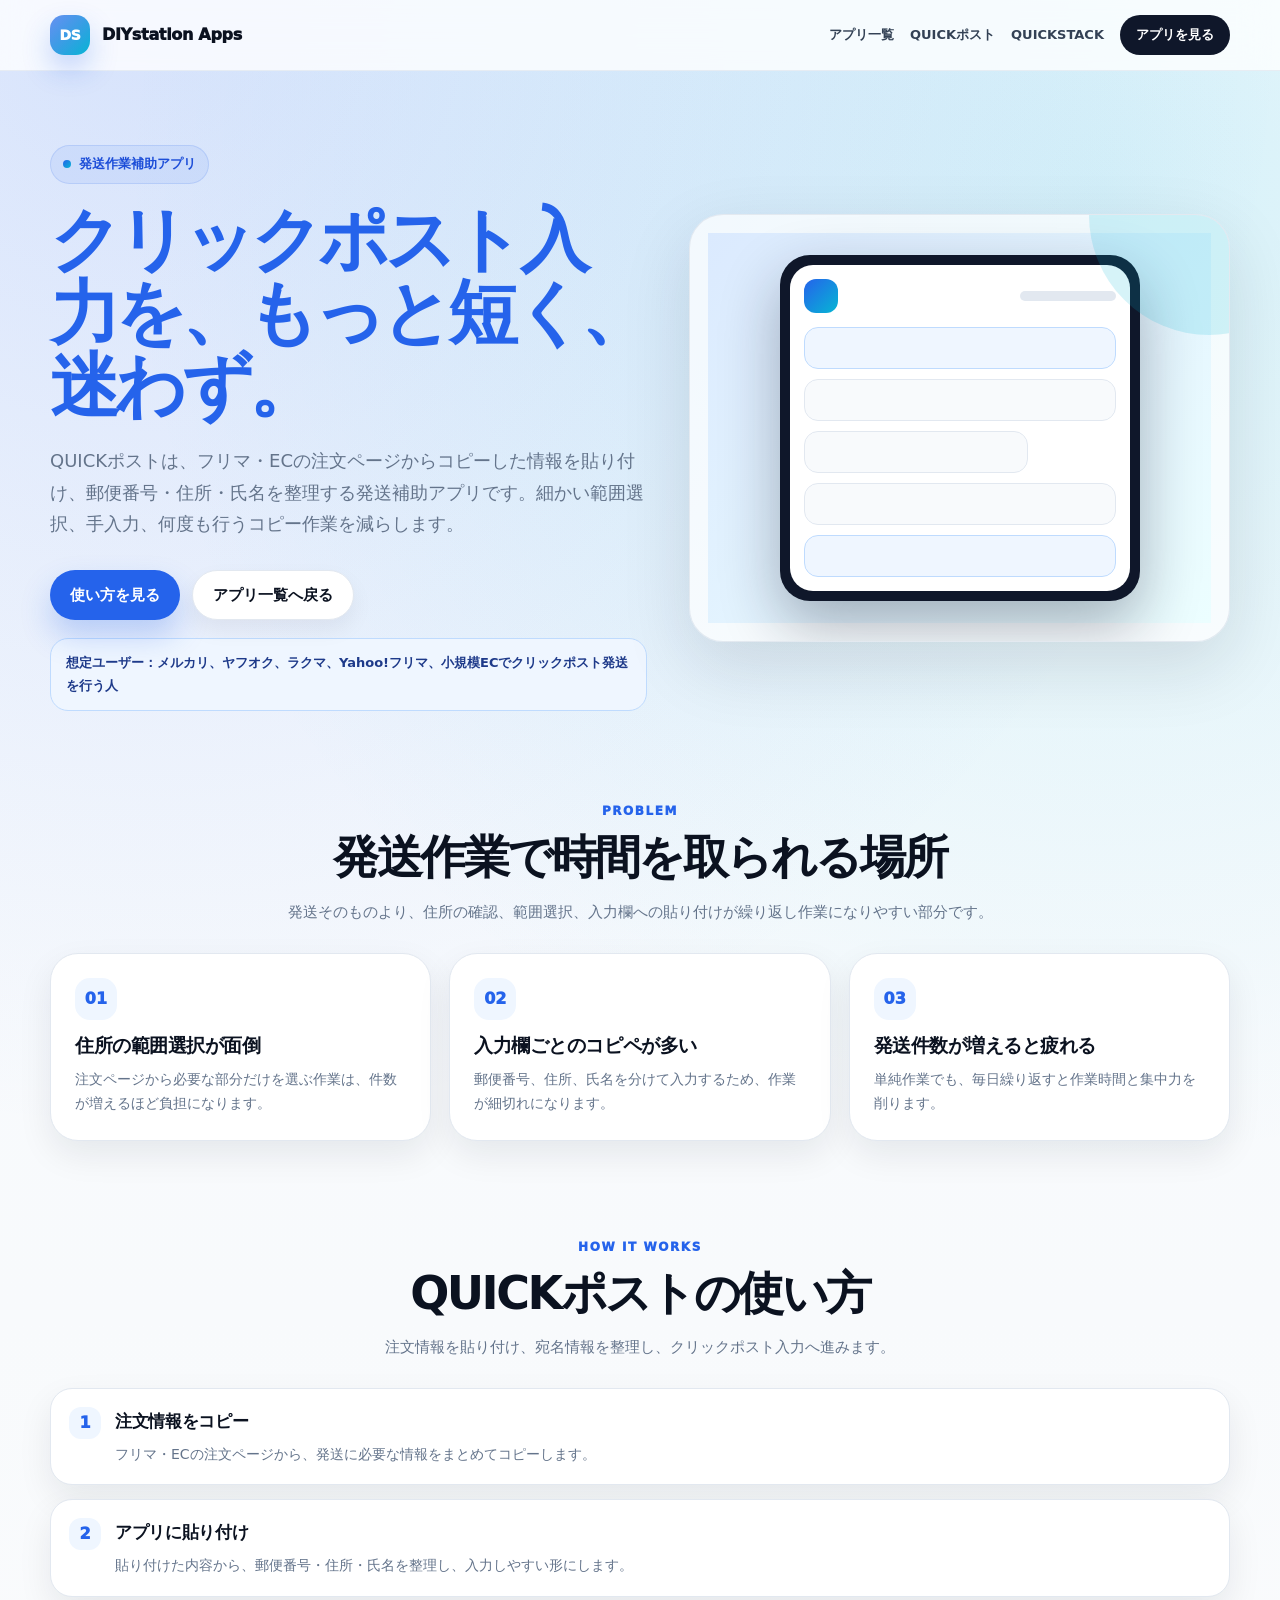
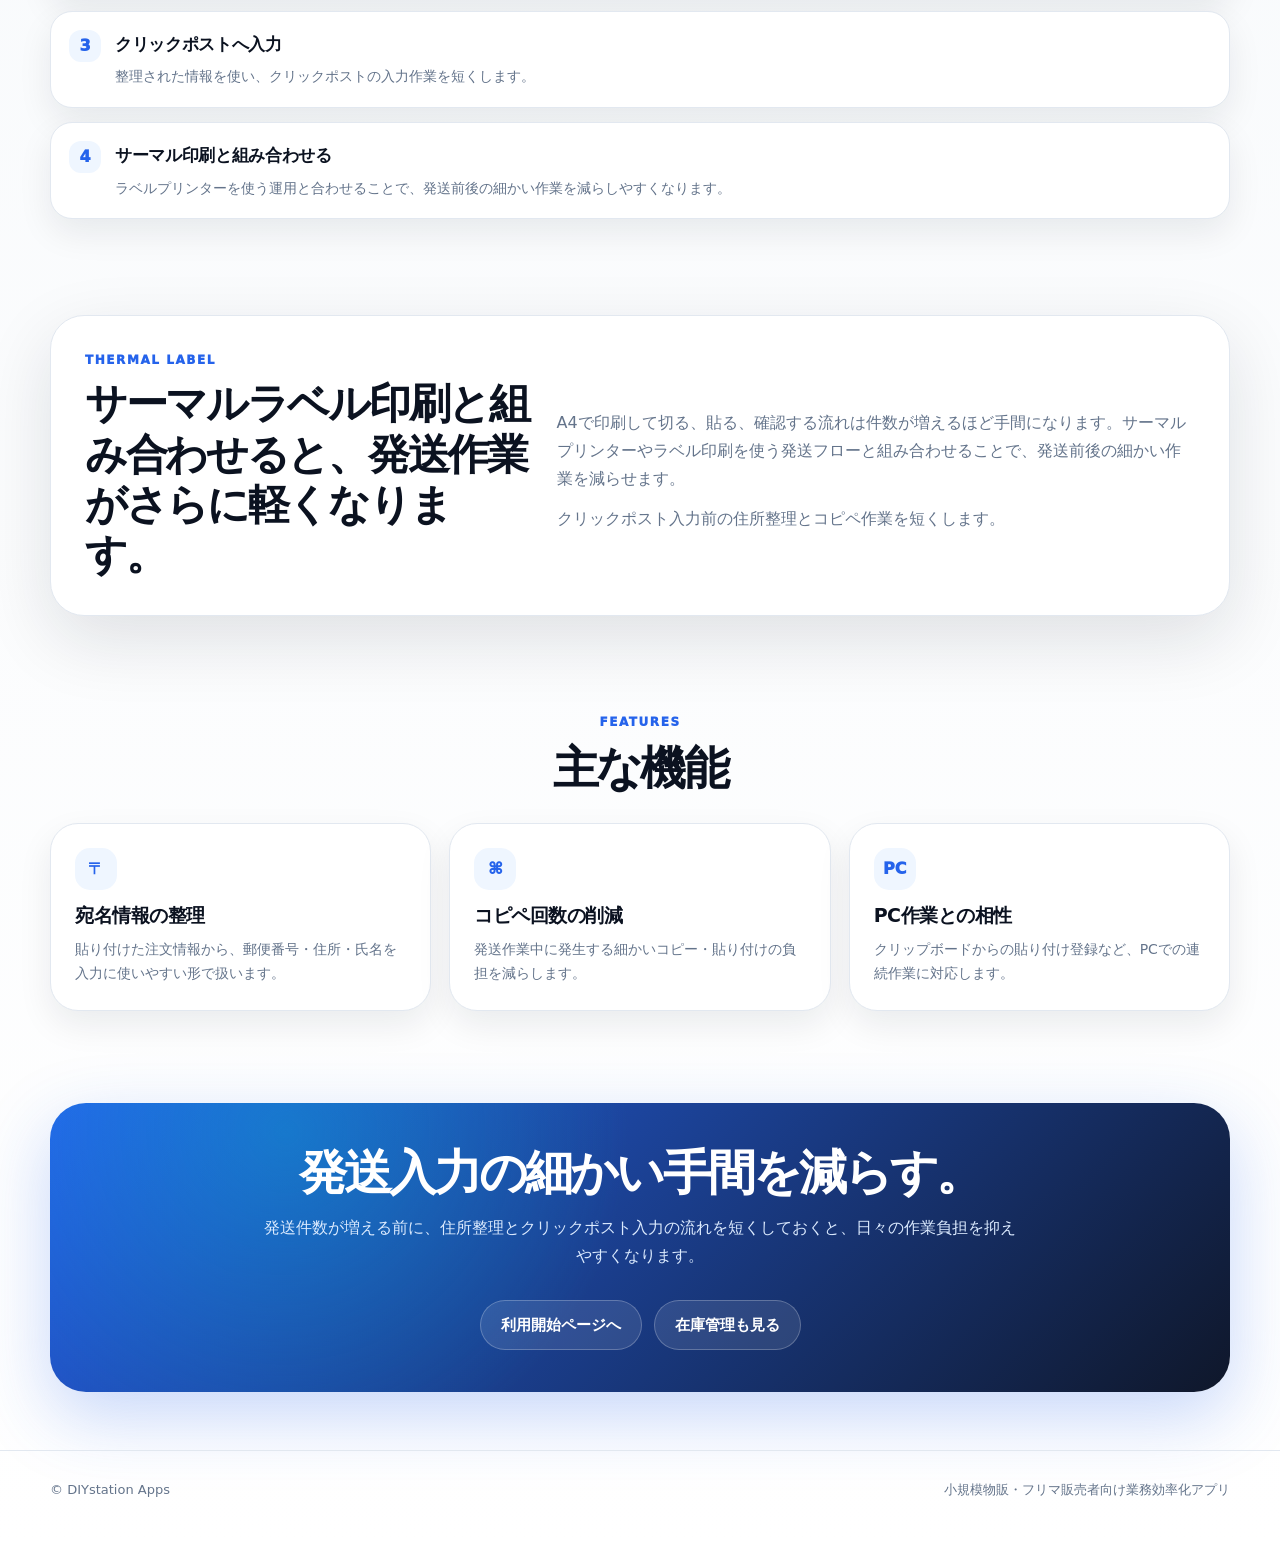
==== quickpost.html @ 509ca5a6 "Add files via upload" ====
<!DOCTYPE html>
<html lang="ja">
<head>
  <meta charset="UTF-8" />
  <meta name="viewport" content="width=device-width, initial-scale=1.0, viewport-fit=cover" />
  <title>QUICKポスト | クリックポスト入力を短くする発送補助アプリ</title>
  <meta name="description" content="QUICKポストは、フリマ・ECの注文情報を貼り付け、クリックポスト入力に必要な郵便番号・住所・氏名を整理する発送補助アプリです。" />
  <meta property="og:title" content="QUICKポスト | クリックポスト入力を短くする発送補助アプリ" />
  <meta property="og:description" content="QUICKポストは、フリマ・ECの注文情報を貼り付け、クリックポスト入力に必要な郵便番号・住所・氏名を整理する発送補助アプリです。" />
  <meta property="og:type" content="website" />
  <meta property="og:image" content="./assets/quickpost-og.png" />
  <meta property="og:url" content="https://example.com/" />
  <link rel="preconnect" href="https://fonts.gstatic.com" crossorigin />
  <link rel="stylesheet" href="./assets/site.css" />
</head>

<body>

<header class="header">
  <div class="header-inner">
    <a class="brand" href="./index.html" aria-label="DIYstation Apps">
      <div class="logo-mark">DS</div>
      <span>DIYstation Apps</span>
    </a>
    <nav class="nav" aria-label="Main navigation">
      <a href="./index.html#apps">アプリ一覧</a>
      <a href="./quickpost.html">QUICKポスト</a>
      <a href="./quickstack.html">QUICKSTACK</a>
      <a class="nav-cta" href="./index.html#apps">アプリを見る</a>
      <button class="mobile-menu-button" type="button" aria-label="メニューを開く" aria-expanded="false" data-mobile-menu>☰</button>
    </nav>
  </div>
</header>

<div class="mobile-drawer" aria-label="Mobile navigation">
  <a href="./index.html#apps">アプリ一覧を見る</a>
  <a href="./quickpost.html">QUICKポストを見る</a>
  <a href="./quickstack.html">QUICKSTACKを見る</a>
  <a class="primary" href="./index.html#apps">用途から選ぶ</a>
</div>

<main>
  <section class="hero">
    <div class="container hero-grid">
      <div>
        <div class="eyebrow">発送作業補助アプリ</div>
        <h1 class="hero-title"><span class="line">クリックポスト入力を、</span><span class="line accent">もっと短く、迷わず。</span></h1>
        <p class="lead">QUICKポストは、フリマ・ECの注文ページからコピーした情報を貼り付け、郵便番号・住所・氏名を整理する発送補助アプリです。細かい範囲選択、手入力、何度も行うコピー作業を減らします。</p>
        <div class="actions">
          <a class="btn btn-primary" href="#how">使い方を見る</a>
          <a class="btn btn-secondary" href="./index.html">アプリ一覧へ戻る</a>
        </div>
        <div class="notice">想定ユーザー：メルカリ、ヤフオク、ラクマ、Yahoo!フリマ、小規模ECでクリックポスト発送を行う人</div>
      </div>
      <div class="visual-wrap">
        <div class="app-screen">
<div class="mock-phone">
  <div class="mock-screen">
    <div class="mock-top"><div class="mock-logo"></div><div class="mock-pill"></div></div>
    <div class="mock-grid">
      <div class="mock-row blue"></div>
      <div class="mock-row"></div>
      <div class="mock-row short"></div>
      <div class="mock-row"></div>
      <div class="mock-row blue"></div>
    </div>
  </div>
</div>
</div>
      </div>
    </div>
  </section>

  <section class="section">
    <div class="container">
      <div class="section-head">
        <div class="kicker">Problem</div>
        <h2 class="section-title">発送作業で時間を取られる場所</h2>
        <p class="section-desc">発送そのものより、住所の確認、範囲選択、入力欄への貼り付けが繰り返し作業になりやすい部分です。</p>
      </div>
      <div class="cards-3">
        <div class="feature-card"><div class="icon">01</div><h3>住所の範囲選択が面倒</h3><p>注文ページから必要な部分だけを選ぶ作業は、件数が増えるほど負担になります。</p></div>
        <div class="feature-card"><div class="icon">02</div><h3>入力欄ごとのコピペが多い</h3><p>郵便番号、住所、氏名を分けて入力するため、作業が細切れになります。</p></div>
        <div class="feature-card"><div class="icon">03</div><h3>発送件数が増えると疲れる</h3><p>単純作業でも、毎日繰り返すと作業時間と集中力を削ります。</p></div>
      </div>
    </div>
  </section>

  <section id="how" class="section">
    <div class="container">
      <div class="section-head">
        <div class="kicker">How it works</div>
        <h2 class="section-title">QUICKポストの使い方</h2>
        <p class="section-desc">注文情報を貼り付け、宛名情報を整理し、クリックポスト入力へ進みます。</p>
      </div>
      <div class="timeline">
        <div class="timeline-item"><h3>注文情報をコピー</h3><p>フリマ・ECの注文ページから、発送に必要な情報をまとめてコピーします。</p></div>
        <div class="timeline-item"><h3>アプリに貼り付け</h3><p>貼り付けた内容から、郵便番号・住所・氏名を整理し、入力しやすい形にします。</p></div>
        <div class="timeline-item"><h3>クリックポストへ入力</h3><p>整理された情報を使い、クリックポストの入力作業を短くします。</p></div>
        <div class="timeline-item"><h3>サーマル印刷と組み合わせる</h3><p>ラベルプリンターを使う運用と合わせることで、発送前後の細かい作業を減らしやすくなります。</p></div>
      </div>
    </div>
  </section>

  <section class="section">
    <div class="container story">
      <div>
        <div class="kicker">Thermal label</div>
        <h2>サーマルラベル印刷と組み合わせると、発送作業がさらに軽くなります。</h2>
      </div>
      <div>
        <p>A4で印刷して切る、貼る、確認する流れは件数が増えるほど手間になります。サーマルプリンターやラベル印刷を使う発送フローと組み合わせることで、発送前後の細かい作業を減らせます。</p>
        <p>クリックポスト入力前の住所整理とコピペ作業を短くします。</p>
      </div>
    </div>
  </section>

  <section class="section">
    <div class="container">
      <div class="section-head">
        <div class="kicker">Features</div>
        <h2 class="section-title">主な機能</h2>
      </div>
      <div class="cards-3">
        <div class="feature-card"><div class="icon">〒</div><h3>宛名情報の整理</h3><p>貼り付けた注文情報から、郵便番号・住所・氏名を入力に使いやすい形で扱います。</p></div>
        <div class="feature-card"><div class="icon">⌘</div><h3>コピペ回数の削減</h3><p>発送作業中に発生する細かいコピー・貼り付けの負担を減らします。</p></div>
        <div class="feature-card"><div class="icon">PC</div><h3>PC作業との相性</h3><p>クリップボードからの貼り付け登録など、PCでの連続作業に対応します。</p></div>
      </div>
    </div>
  </section>

  <section class="container">
    <div class="cta">
      <h2>発送入力の細かい手間を減らす。</h2>
      <p>発送件数が増える前に、住所整理とクリックポスト入力の流れを短くしておくと、日々の作業負担を抑えやすくなります。</p>
      <div class="actions">
        <a class="btn btn-ghost" href="#">利用開始ページへ</a>
        <a class="btn btn-ghost" href="./quickstack.html">在庫管理も見る</a>
      </div>
    </div>
  </section>
</main>

<footer class="footer">
  <div class="container footer-inner">
    <div>© DIYstation Apps</div>
    <div>小規模物販・フリマ販売者向け業務効率化アプリ</div>
  </div>
</footer>
<script src="./assets/site.js"></script>


<div class="mobile-bottom-cta" aria-label="Mobile quick actions">
  <a class="primary" href="#">利用開始へ</a>
  <a href="./quickstack.html">在庫も見る</a>
</div>
</body>
</html>
---- assets/site.css ----
:root{
  --ink:#0b1220;
  --ink-2:#1e293b;
  --muted:#64748b;
  --muted-2:#94a3b8;
  --line:#e2e8f0;
  --line-2:rgba(148,163,184,.28);
  --white:#fff;
  --bg:#f8fafc;
  --bg-blue:#eef5ff;
  --blue:#2563eb;
  --blue-2:#1d4ed8;
  --cyan:#06b6d4;
  --green:#16a34a;
  --violet:#7c3aed;
  --amber:#f59e0b;
  --dark:#0f172a;
  --shadow:0 24px 70px rgba(15,23,42,.12);
  --shadow-soft:0 14px 34px rgba(15,23,42,.08);
  --radius:28px;
  --radius-sm:18px;
  --container:min(1180px, calc(100% - 32px));
}

*{box-sizing:border-box}
html{scroll-behavior:smooth}
body{
  margin:0;
  color:var(--ink);
  font-family:Inter, "Noto Sans JP", system-ui, -apple-system, BlinkMacSystemFont, "Segoe UI", sans-serif;
  line-height:1.75;
  background:
    radial-gradient(circle at 12% 0%, rgba(37,99,235,.16), transparent 34%),
    radial-gradient(circle at 86% 6%, rgba(6,182,212,.14), transparent 31%),
    linear-gradient(180deg,#f8fbff 0%,#f8fafc 42%,#fff 100%);
}
a{color:inherit;text-decoration:none}
img{max-width:100%;display:block}
button,input,textarea,select{font:inherit}
.container{width:var(--container);margin:0 auto}
.eyebrow{
  display:inline-flex;align-items:center;gap:8px;
  padding:7px 12px;border:1px solid rgba(37,99,235,.14);
  border-radius:999px;background:rgba(37,99,235,.08);
  color:#1d4ed8;font-size:13px;font-weight:800;
}
.eyebrow::before{content:"";width:8px;height:8px;border-radius:999px;background:linear-gradient(135deg,var(--blue),var(--cyan))}
.header{
  position:sticky;top:0;z-index:50;
  backdrop-filter:blur(18px);
  background:rgba(255,255,255,.78);
  border-bottom:1px solid rgba(226,232,240,.78);
  transition:box-shadow .2s ease, background .2s ease;
}
.header.is-scrolled{background:rgba(255,255,255,.9);box-shadow:0 12px 30px rgba(15,23,42,.08)}
.header-inner{
  width:var(--container);height:70px;margin:0 auto;
  display:flex;align-items:center;justify-content:space-between;gap:18px;
}
.brand{display:flex;align-items:center;gap:12px;font-weight:950;letter-spacing:-.02em}
.logo-mark{
  width:40px;height:40px;border-radius:14px;
  background:
    linear-gradient(135deg,rgba(255,255,255,.3),transparent),
    linear-gradient(135deg,var(--blue),var(--cyan));
  color:#fff;display:grid;place-items:center;
  font-size:14px;font-weight:950;box-shadow:0 14px 28px rgba(37,99,235,.25);
}
.nav{display:flex;align-items:center;gap:16px}
.nav a{font-size:13px;font-weight:850;color:#334155}
.nav a:hover{color:var(--blue)}
.nav-cta{
  display:inline-flex;align-items:center;justify-content:center;
  min-height:40px;padding:0 16px;border-radius:999px;
  background:var(--dark);color:#fff!important;font-size:13px!important;font-weight:900!important;
}
.hero{padding:74px 0 42px}
.hero-grid{display:grid;grid-template-columns:1.05fr .95fr;gap:42px;align-items:center}
.hero h1{
  margin:20px 0 0;
  font-size:clamp(38px,5.5vw,72px);
  line-height:1.04;letter-spacing:-.07em;
}
.hero h1 span{color:var(--blue)}
.lead{
  margin:22px 0 0;max-width:720px;
  color:var(--muted);font-size:clamp(15px,2.2vw,18px);
}
.actions{display:flex;flex-wrap:wrap;gap:12px;margin-top:30px}
.btn{
  display:inline-flex;align-items:center;justify-content:center;gap:8px;
  min-height:50px;padding:0 20px;border-radius:999px;
  font-weight:950;font-size:15px;
  transition:transform .18s ease, box-shadow .18s ease, background .18s ease, border-color .18s ease;
}
.btn:hover{transform:translateY(-2px)}
.btn-primary{background:var(--blue);color:#fff;box-shadow:0 16px 30px rgba(37,99,235,.25)}
.btn-primary:hover{background:var(--blue-2)}
.btn-secondary{background:#fff;border:1px solid var(--line);box-shadow:0 10px 22px rgba(15,23,42,.06)}
.btn-dark{background:var(--dark);color:#fff}
.btn-ghost{background:rgba(255,255,255,.1);border:1px solid rgba(255,255,255,.24);color:#fff}
.hero-proof{
  margin-top:34px;display:grid;grid-template-columns:repeat(4,minmax(0,1fr));gap:12px;
}
.proof{
  padding:16px;border:1px solid rgba(226,232,240,.92);
  border-radius:20px;background:rgba(255,255,255,.72);
  box-shadow:0 10px 24px rgba(15,23,42,.06);
}
.proof strong{display:block;font-size:20px;letter-spacing:-.04em;color:#0f172a}
.proof span{display:block;margin-top:4px;color:var(--muted);font-size:12px;font-weight:750;line-height:1.55}
.visual-wrap{
  position:relative;padding:18px;border:1px solid rgba(226,232,240,.95);
  border-radius:34px;background:rgba(255,255,255,.7);box-shadow:var(--shadow);
  overflow:hidden;
}
.visual-wrap::before{
  content:"";position:absolute;inset:-120px -100px auto auto;width:240px;height:240px;
  border-radius:50%;background:rgba(6,182,212,.16);
}
.visual-stack{position:relative;display:grid;gap:14px}
.product-tile{
  border:1px solid var(--line);border-radius:24px;background:#fff;padding:18px;
  display:grid;grid-template-columns:58px 1fr;gap:14px;align-items:center;
}
.tile-icon{
  width:58px;height:58px;border-radius:18px;display:grid;place-items:center;
  background:linear-gradient(135deg,#dbeafe,#ecfeff);color:var(--blue);font-weight:950;font-size:20px;
}
.tile-icon.green{background:linear-gradient(135deg,#dcfce7,#ecfeff);color:var(--green)}
.tile-kicker{font-size:11px;font-weight:950;letter-spacing:.1em;text-transform:uppercase;color:var(--muted)}
.tile-title{font-size:21px;line-height:1.15;font-weight:950;letter-spacing:-.04em;margin-top:4px}
.tile-desc{font-size:13px;line-height:1.55;color:var(--muted);margin-top:4px}
.section{padding:48px 0}
.section-head{text-align:center;margin-bottom:28px}
.kicker{color:var(--blue);font-size:12px;font-weight:950;letter-spacing:.13em;text-transform:uppercase}
.section h2,.section-title{
  margin:8px 0 0;
  font-size:clamp(28px,4vw,46px);
  line-height:1.18;letter-spacing:-.055em;
}
.section-desc{
  margin:14px auto 0;max-width:760px;color:var(--muted);font-size:15px;
}
.cards-2{display:grid;grid-template-columns:repeat(2,minmax(0,1fr));gap:22px}
.cards-3{display:grid;grid-template-columns:repeat(3,minmax(0,1fr));gap:18px}
.app-card,.feature-card,.step-card,.price-card,.faq-card{
  background:#fff;border:1px solid var(--line);border-radius:var(--radius);
  box-shadow:var(--shadow-soft);overflow:hidden;
}
.app-card{display:flex;flex-direction:column}
.app-screen{
  min-height:300px;padding:22px;display:grid;place-items:center;
  background:linear-gradient(135deg,#dbeafe,#ecfeff);
}
.app-screen.dark{background:linear-gradient(135deg,#0f172a,#1e3a8a)}
.mock-phone{
  width:min(100%,360px);border-radius:30px;background:#0f172a;padding:10px;
  box-shadow:0 24px 60px rgba(15,23,42,.32);
}
.mock-screen{
  min-height:250px;border-radius:23px;background:#fff;overflow:hidden;padding:14px;
}
.mock-top{display:flex;align-items:center;justify-content:space-between;margin-bottom:14px}
.mock-logo{width:34px;height:34px;border-radius:12px;background:linear-gradient(135deg,var(--blue),var(--cyan))}
.mock-pill{height:10px;width:96px;border-radius:999px;background:#e2e8f0}
.mock-grid{display:grid;gap:10px}
.mock-row{height:42px;border:1px solid #e2e8f0;border-radius:14px;background:#f8fafc}
.mock-row.short{width:72%}
.mock-row.blue{background:#eff6ff;border-color:#bfdbfe}
.mock-row.green{background:#ecfdf5;border-color:#bbf7d0}
.mock-dashboard{display:grid;grid-template-columns:repeat(2,1fr);gap:10px}
.mock-stat{border:1px solid #e2e8f0;border-radius:16px;padding:12px;background:#f8fafc}
.mock-stat b{display:block;font-size:20px;letter-spacing:-.05em}
.mock-stat span{display:block;color:var(--muted);font-size:10px;font-weight:800}
.app-body{padding:26px;display:flex;flex-direction:column;flex:1}
.tag{
  align-self:flex-start;display:inline-flex;padding:6px 10px;border-radius:999px;
  background:#eff6ff;color:#1d4ed8;font-size:12px;font-weight:950;margin-bottom:12px;
}
.tag.green{background:#ecfdf5;color:#15803d}
.app-body h3{margin:0;font-size:30px;letter-spacing:-.05em;line-height:1.15}
.app-copy{margin:12px 0 0;color:var(--muted);font-size:15px}
.meta-grid{display:grid;grid-template-columns:repeat(2,minmax(0,1fr));gap:10px;margin-top:16px}
.meta{padding:13px;border:1px solid var(--line);border-radius:18px;background:#f8fafc}
.meta small{display:block;color:var(--muted);font-size:10px;font-weight:950;letter-spacing:.1em;text-transform:uppercase}
.meta strong{display:block;margin-top:4px;font-size:13px;line-height:1.5}
.check-list{list-style:none;margin:18px 0 0;padding:0;display:grid;gap:10px}
.check-list li{display:flex;gap:10px;align-items:flex-start;color:#334155;font-size:14px}
.check-list li::before{
  content:"✓";flex:0 0 auto;width:22px;height:22px;border-radius:999px;
  display:grid;place-items:center;background:rgba(37,99,235,.1);color:var(--blue);font-weight:950;font-size:13px;margin-top:1px;
}
.check-list.green li::before{background:rgba(22,163,74,.1);color:var(--green)}
.card-actions{display:flex;flex-wrap:wrap;gap:10px;margin-top:auto;padding-top:24px}
.card-actions .btn{min-height:44px;font-size:14px;padding:0 16px}
.dark-panel{
  position:relative;overflow:hidden;border-radius:34px;background:#0f172a;color:#fff;padding:34px;
  box-shadow:0 24px 80px rgba(15,23,42,.22);
}
.dark-panel::after{
  content:"";position:absolute;right:-90px;bottom:-90px;width:270px;height:270px;border-radius:999px;background:rgba(37,99,235,.38);
}
.dark-grid{position:relative;z-index:1;display:grid;grid-template-columns:.92fr 1.08fr;gap:30px;align-items:start}
.dark-panel h2{margin:0;font-size:clamp(28px,4vw,44px);line-height:1.18;letter-spacing:-.055em}
.dark-panel p{margin:14px 0 0;color:#cbd5e1}
.compare-table{display:grid;gap:12px}
.compare-row{
  display:grid;grid-template-columns:136px 1fr;gap:14px;padding:15px;
  border-radius:18px;background:rgba(255,255,255,.08);border:1px solid rgba(255,255,255,.12);
}
.compare-label{color:#93c5fd;font-size:14px;font-weight:950}
.compare-text{font-size:14px;color:#f8fafc}
.feature-card,.step-card,.price-card,.faq-card{padding:24px}
.icon{
  width:42px;height:42px;border-radius:15px;display:grid;place-items:center;margin-bottom:14px;
  background:#eff6ff;color:var(--blue);font-weight:950;
}
.icon.green{background:#ecfdf5;color:var(--green)}
.feature-card h3,.step-card h3,.price-card h3,.faq-card h3{margin:0;font-size:19px;line-height:1.25;letter-spacing:-.025em}
.feature-card p,.step-card p,.price-card p,.faq-card p{margin:9px 0 0;color:var(--muted);font-size:14px}
.story{
  display:grid;grid-template-columns:.82fr 1.18fr;gap:28px;align-items:center;
  padding:34px;border:1px solid var(--line);border-radius:34px;background:#fff;box-shadow:var(--shadow);
}
.story h2{margin:8px 0 0;font-size:clamp(27px,4vw,42px);line-height:1.2;letter-spacing:-.055em}
.story p{margin:12px 0 0;color:var(--muted)}
.timeline{counter-reset:step;display:grid;gap:14px}
.timeline-item{
  position:relative;padding:18px 18px 18px 64px;border:1px solid var(--line);border-radius:22px;background:#fff;box-shadow:var(--shadow-soft);
}
.timeline-item::before{
  counter-increment:step;content:counter(step);
  position:absolute;left:18px;top:18px;width:32px;height:32px;border-radius:12px;
  display:grid;place-items:center;background:#eff6ff;color:var(--blue);font-weight:950;
}
.timeline-item h3{margin:0;font-size:17px;letter-spacing:-.02em}
.timeline-item p{margin:5px 0 0;color:var(--muted);font-size:14px}
.cta{
  margin:44px 0 58px;padding:42px;border-radius:36px;text-align:center;color:#fff;
  background:
    radial-gradient(circle at 20% 10%,rgba(6,182,212,.36),transparent 35%),
    linear-gradient(135deg,var(--blue),#0f172a);
  box-shadow:0 24px 70px rgba(37,99,235,.26);
}
.cta h2{margin:0;font-size:clamp(28px,4vw,48px);line-height:1.16;letter-spacing:-.06em}
.cta p{margin:14px auto 0;max-width:760px;color:#dbeafe}
.cta .actions{justify-content:center}
.footer{border-top:1px solid var(--line);padding:28px 0 42px;color:var(--muted);font-size:13px}
.footer-inner{display:flex;justify-content:space-between;gap:16px;flex-wrap:wrap}
.notice{
  margin-top:18px;padding:13px 15px;border:1px solid #bfdbfe;border-radius:18px;
  background:#eff6ff;color:#1e3a8a;font-size:13px;font-weight:800;
}
@media(max-width:980px){
  .hero-grid,.dark-grid,.story{grid-template-columns:1fr}
  .hero-proof{grid-template-columns:repeat(2,minmax(0,1fr))}
  .cards-2,.cards-3{grid-template-columns:1fr}
}
@media(max-width:760px){
  .header-inner{height:62px}
  .nav a:not(.nav-cta){display:none}
  .hero{padding:48px 0 30px}
  .proof strong{font-size:18px}
  .app-screen{min-height:240px}
  .compare-row{grid-template-columns:1fr;gap:4px}
  .meta-grid{grid-template-columns:1fr}
  .actions,.card-actions{flex-direction:column}
  .btn{width:100%}
  .dark-panel,.story,.cta{padding:26px 20px;border-radius:28px}
}
@media(max-width:480px){
  .container,.header-inner{width:min(100% - 22px,1180px)}
  .hero-proof{grid-template-columns:1fr}
  .brand span{font-size:14px}
}


/* =========================================================
   Smartphone-first refinements
   ========================================================= */

/* Prevent accidental horizontal overflow on mobile */
html, body {
  max-width: 100%;
  overflow-x: hidden;
}

/* Better mobile tap behavior */
a, button {
  -webkit-tap-highlight-color: rgba(37, 99, 235, .16);
}

.mobile-menu-button {
  display: none;
  border: 1px solid var(--line);
  background: rgba(255,255,255,.9);
  color: var(--ink);
  border-radius: 999px;
  min-width: 42px;
  min-height: 42px;
  padding: 0 13px;
  font-size: 18px;
  line-height: 1;
  font-weight: 950;
}

.mobile-drawer {
  display: none;
}

.mobile-bottom-cta {
  display: none;
}

@media (max-width: 760px) {
  body {
    background:
      radial-gradient(circle at 0% 0%, rgba(37,99,235,.13), transparent 28%),
      linear-gradient(180deg,#f8fbff 0%,#f8fafc 46%,#fff 100%);
    padding-bottom: calc(82px + env(safe-area-inset-bottom));
  }

  .container,
  .header-inner {
    width: min(100% - 20px, 1180px);
  }

  .header {
    background: rgba(255,255,255,.92);
  }

  .header-inner {
    height: 58px;
  }

  .logo-mark {
    width: 34px;
    height: 34px;
    border-radius: 12px;
    font-size: 12px;
  }

  .brand {
    gap: 9px;
  }

  .brand span {
    font-size: 14px;
    max-width: 152px;
    white-space: nowrap;
    overflow: hidden;
    text-overflow: ellipsis;
  }

  .nav {
    gap: 8px;
  }

  .nav a:not(.nav-cta) {
    display: none;
  }

  .nav-cta {
    display: none;
  }

  .mobile-menu-button {
    display: inline-flex;
    align-items: center;
    justify-content: center;
  }

  .mobile-drawer {
    position: fixed;
    top: 64px;
    left: 10px;
    right: 10px;
    z-index: 60;
    display: none;
    padding: 10px;
    border: 1px solid var(--line);
    border-radius: 22px;
    background: rgba(255,255,255,.96);
    box-shadow: 0 18px 46px rgba(15,23,42,.16);
    backdrop-filter: blur(18px);
  }

  body.menu-open .mobile-drawer {
    display: grid;
    gap: 8px;
  }

  .mobile-drawer a {
    min-height: 48px;
    display: flex;
    align-items: center;
    padding: 0 14px;
    border-radius: 16px;
    color: var(--ink);
    font-size: 14px;
    font-weight: 900;
    background: #f8fafc;
    border: 1px solid rgba(226,232,240,.88);
  }

  .mobile-drawer a.primary {
    background: var(--blue);
    color: #fff;
    border-color: var(--blue);
  }

  .hero {
    padding: 34px 0 24px;
  }

  .hero-grid {
    gap: 20px;
  }

  .eyebrow {
    font-size: 11px;
    padding: 6px 10px;
    max-width: 100%;
  }

  .hero h1 {
    margin-top: 14px;
    font-size: clamp(32px, 10.6vw, 44px);
    line-height: 1.08;
    letter-spacing: -.058em;
  }

  .lead {
    margin-top: 16px;
    font-size: 14.5px;
    line-height: 1.86;
    max-width: none;
  }

  .actions {
    margin-top: 22px;
    gap: 10px;
  }

  .btn {
    min-height: 50px;
    width: 100%;
    padding: 0 16px;
    font-size: 14px;
    box-shadow: none;
  }

  .hero-proof {
    margin-top: 18px;
    grid-template-columns: repeat(2, minmax(0, 1fr));
    gap: 9px;
  }

  .proof {
    padding: 12px;
    border-radius: 17px;
  }

  .proof strong {
    font-size: 16px;
  }

  .proof span {
    font-size: 11.5px;
    line-height: 1.5;
  }

  .visual-wrap {
    padding: 10px;
    border-radius: 25px;
    box-shadow: 0 14px 34px rgba(15,23,42,.1);
  }

  .product-tile {
    grid-template-columns: 46px 1fr;
    gap: 10px;
    padding: 13px;
    border-radius: 19px;
  }

  .tile-icon {
    width: 46px;
    height: 46px;
    border-radius: 15px;
    font-size: 16px;
  }

  .tile-kicker {
    font-size: 10px;
  }

  .tile-title {
    font-size: 17px;
  }

  .tile-desc {
    font-size: 12px;
  }

  .section {
    padding: 34px 0;
  }

  .section-head {
    text-align: left;
    margin-bottom: 18px;
  }

  .kicker {
    font-size: 11px;
  }

  .section h2,
  .section-title {
    font-size: clamp(25px, 8vw, 34px);
    line-height: 1.22;
    letter-spacing: -.048em;
  }

  .section-desc {
    margin-top: 10px;
    font-size: 14px;
    line-height: 1.85;
  }

  .cards-2,
  .cards-3 {
    gap: 14px;
  }

  .app-card,
  .feature-card,
  .step-card,
  .price-card,
  .faq-card {
    border-radius: 23px;
    box-shadow: 0 10px 26px rgba(15,23,42,.075);
  }

  .app-screen {
    min-height: 216px;
    padding: 16px;
  }

  .mock-phone {
    width: min(100%, 268px);
    border-radius: 25px;
    padding: 8px;
  }

  .mock-screen {
    min-height: 205px;
    border-radius: 20px;
    padding: 12px;
  }

  .mock-stat {
    padding: 9px;
    border-radius: 13px;
  }

  .mock-stat b {
    font-size: 17px;
  }

  .mock-row {
    height: 34px;
    border-radius: 12px;
  }

  .app-body {
    padding: 20px;
  }

  .tag {
    font-size: 11px;
    margin-bottom: 10px;
  }

  .app-body h3 {
    font-size: 25px;
  }

  .app-copy {
    font-size: 14px;
    line-height: 1.82;
  }

  .meta-grid {
    gap: 8px;
  }

  .meta {
    padding: 11px;
    border-radius: 15px;
  }

  .meta strong {
    font-size: 12.5px;
  }

  .check-list {
    margin-top: 16px;
    gap: 9px;
  }

  .check-list li {
    font-size: 13.5px;
    line-height: 1.7;
  }

  .check-list li::before {
    width: 21px;
    height: 21px;
    font-size: 12px;
  }

  .card-actions {
    padding-top: 18px;
    gap: 9px;
  }

  .card-actions .btn {
    min-height: 47px;
  }

  .dark-panel {
    padding: 24px 18px;
    border-radius: 27px;
  }

  .dark-panel h2 {
    font-size: clamp(25px, 8vw, 35px);
    line-height: 1.2;
  }

  .dark-panel p {
    font-size: 14px;
    line-height: 1.85;
  }

  .dark-grid {
    gap: 18px;
  }

  .compare-table {
    gap: 9px;
  }

  .compare-row {
    padding: 13px;
    border-radius: 15px;
  }

  .compare-label {
    font-size: 12px;
  }

  .compare-text {
    font-size: 13.5px;
    line-height: 1.72;
  }

  .feature-card,
  .step-card,
  .price-card,
  .faq-card {
    padding: 18px;
  }

  .icon {
    width: 38px;
    height: 38px;
    border-radius: 13px;
    margin-bottom: 12px;
    font-size: 12px;
  }

  .feature-card h3,
  .step-card h3,
  .price-card h3,
  .faq-card h3 {
    font-size: 17px;
  }

  .feature-card p,
  .step-card p,
  .price-card p,
  .faq-card p {
    font-size: 13.5px;
    line-height: 1.78;
  }

  .story {
    padding: 24px 18px;
    border-radius: 27px;
    gap: 14px;
  }

  .story h2 {
    font-size: clamp(25px, 8vw, 35px);
  }

  .story p {
    font-size: 14px;
    line-height: 1.85;
  }

  .timeline {
    gap: 10px;
  }

  .timeline-item {
    padding: 15px 15px 15px 56px;
    border-radius: 19px;
  }

  .timeline-item::before {
    left: 15px;
    top: 15px;
    width: 30px;
    height: 30px;
    border-radius: 11px;
  }

  .timeline-item h3 {
    font-size: 16px;
  }

  .timeline-item p {
    font-size: 13.5px;
    line-height: 1.76;
  }

  .cta {
    margin: 28px 0 36px;
    padding: 28px 18px;
    border-radius: 28px;
  }

  .cta h2 {
    font-size: clamp(25px, 8vw, 36px);
  }

  .cta p {
    font-size: 14px;
    line-height: 1.85;
  }

  .notice {
    font-size: 12.5px;
    line-height: 1.65;
    border-radius: 16px;
  }

  .footer {
    padding: 22px 0 calc(100px + env(safe-area-inset-bottom));
    font-size: 12px;
  }

  .footer-inner {
    display: grid;
    gap: 8px;
  }

  .mobile-bottom-cta {
    position: fixed;
    left: 10px;
    right: 10px;
    bottom: calc(10px + env(safe-area-inset-bottom));
    z-index: 70;
    display: grid;
    grid-template-columns: 1fr 1fr;
    gap: 8px;
    padding: 9px;
    border: 1px solid rgba(226,232,240,.95);
    border-radius: 22px;
    background: rgba(255,255,255,.94);
    box-shadow: 0 18px 46px rgba(15,23,42,.18);
    backdrop-filter: blur(18px);
  }

  .mobile-bottom-cta a {
    min-height: 46px;
    display: flex;
    align-items: center;
    justify-content: center;
    border-radius: 16px;
    font-size: 12.5px;
    font-weight: 950;
    text-align: center;
    border: 1px solid var(--line);
    background: #f8fafc;
  }

  .mobile-bottom-cta a.primary {
    color: #fff;
    background: var(--blue);
    border-color: var(--blue);
  }
}

@media (max-width: 380px) {
  .hero h1 {
    font-size: 30px;
  }

  .lead {
    font-size: 14px;
  }

  .hero-proof {
    grid-template-columns: 1fr;
  }

  .mobile-bottom-cta {
    grid-template-columns: 1fr;
  }

  body {
    padding-bottom: calc(138px + env(safe-area-inset-bottom));
  }
}
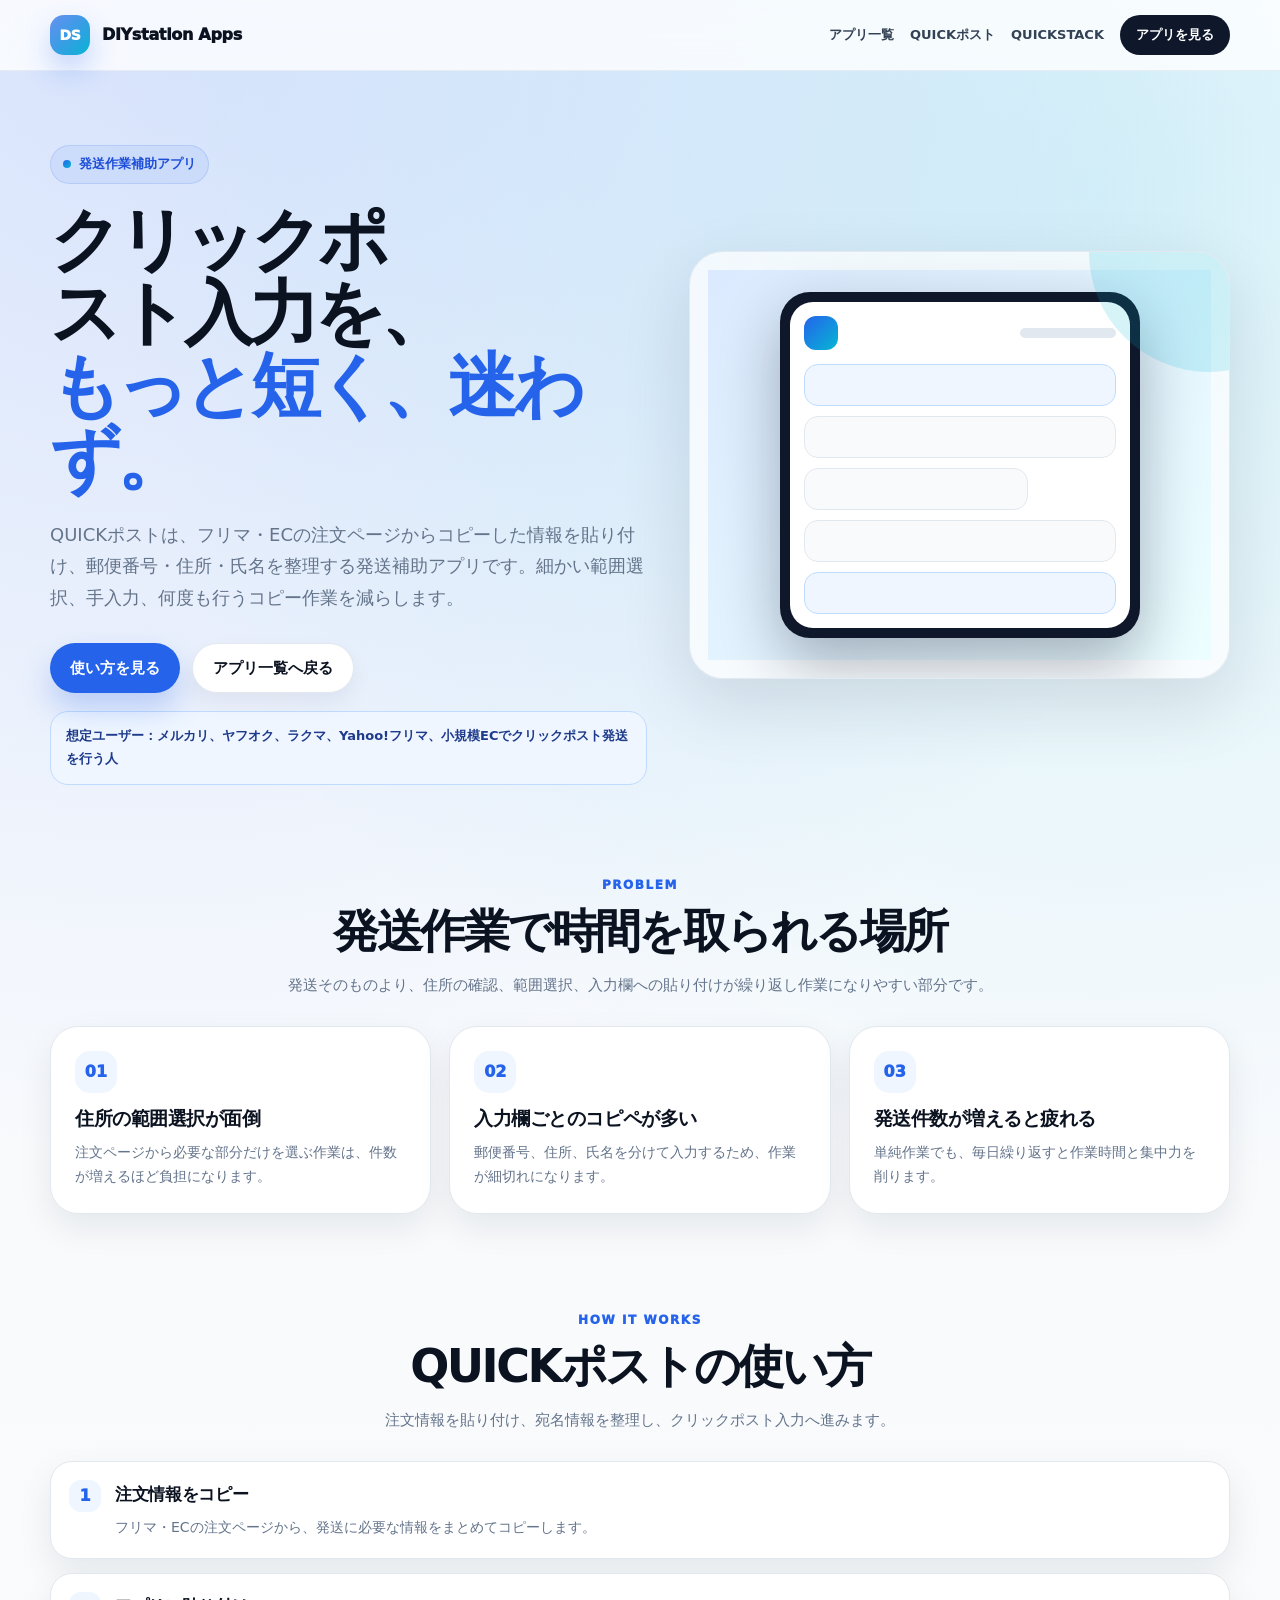
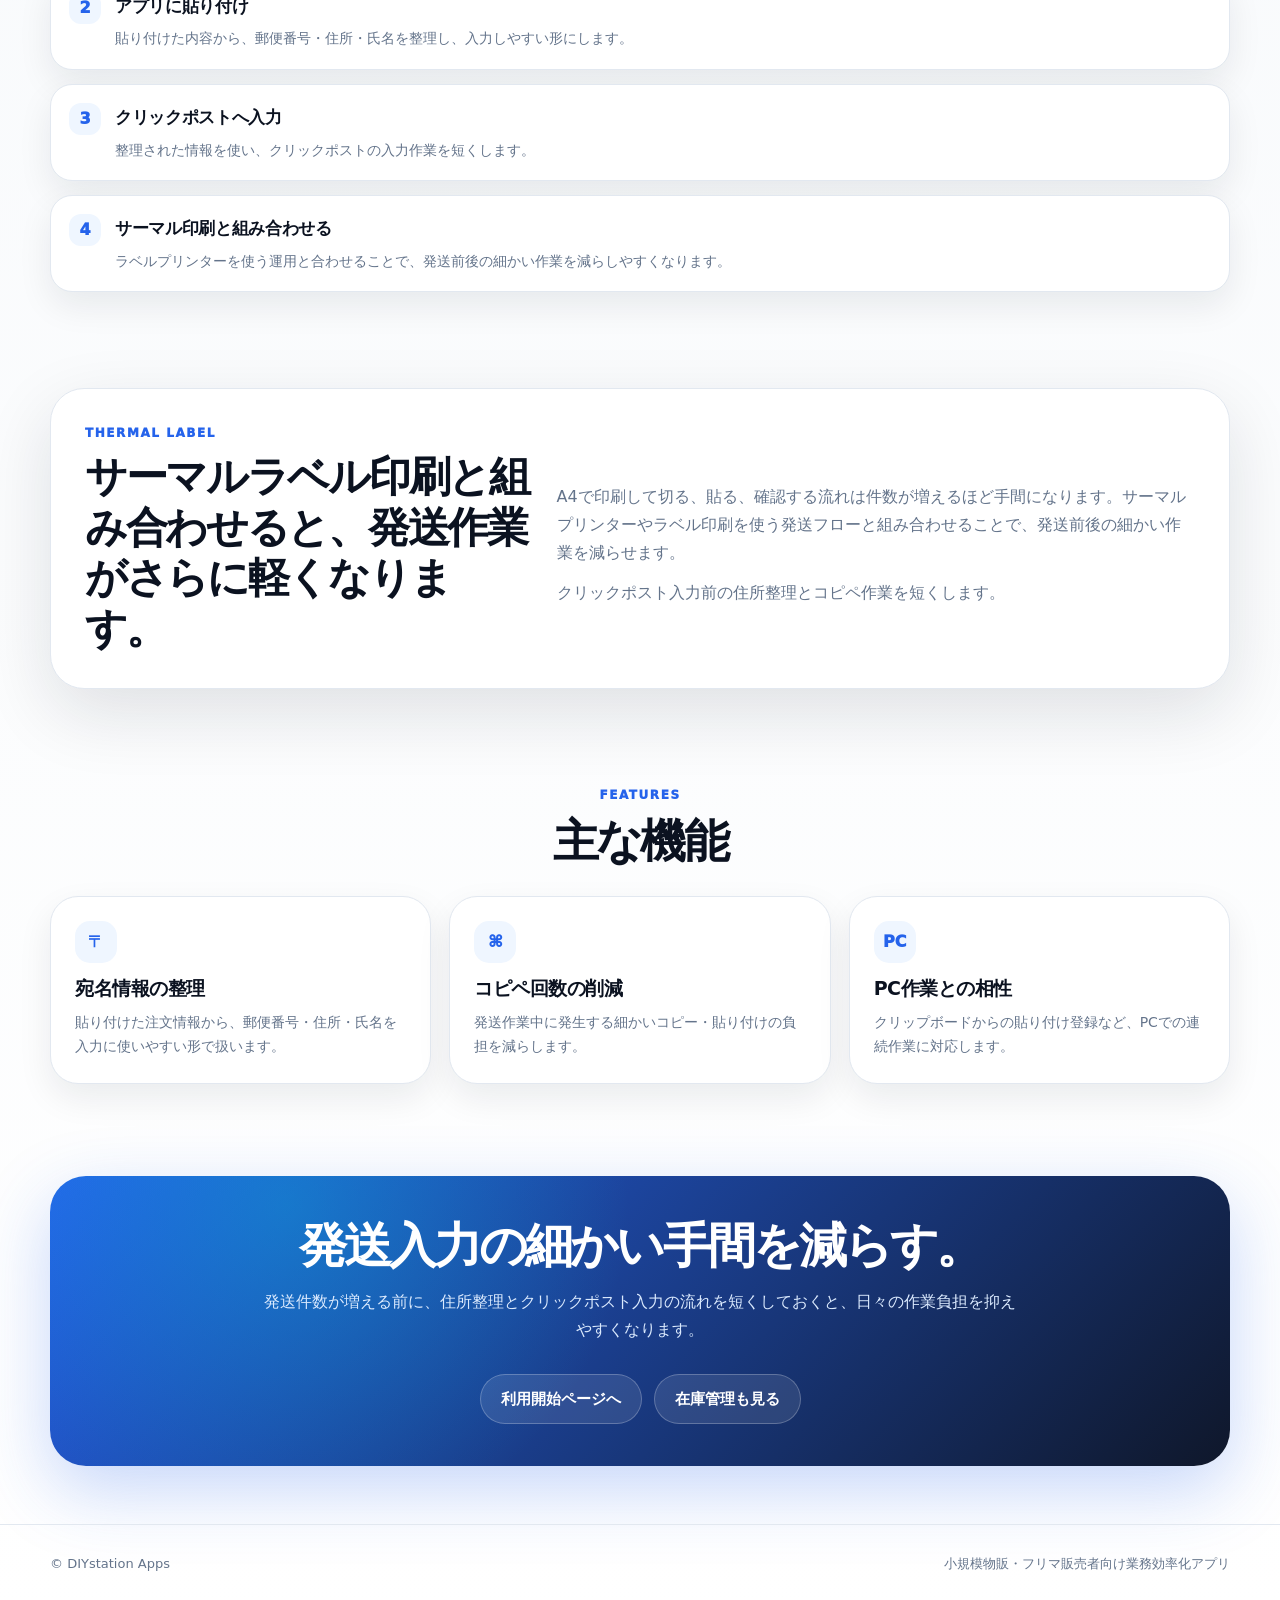
==== commit 4d7efd67: "Add files via upload" ====
--- a/quickpost.html
+++ b/quickpost.html
@@ -44,7 +44,7 @@
     <div class="container hero-grid">
       <div>
         <div class="eyebrow">発送作業補助アプリ</div>
-        <h1 class="hero-title"><span class="line">クリックポスト入力を、</span><span class="line accent">もっと短く、迷わず。</span></h1>
+        <h1>クリックポスト入力を、<br><span>もっと短く、迷わず。</span></h1>
         <p class="lead">QUICKポストは、フリマ・ECの注文ページからコピーした情報を貼り付け、郵便番号・住所・氏名を整理する発送補助アプリです。細かい範囲選択、手入力、何度も行うコピー作業を減らします。</p>
         <div class="actions">
           <a class="btn btn-primary" href="#how">使い方を見る</a>
--- a/assets/site.css
+++ b/assets/site.css
@@ -828,3 +828,58 @@
     padding-bottom: calc(138px + env(safe-area-inset-bottom));
   }
 }
+
+
+/* =========================================================
+   Typography cleanup for hero headings
+   ========================================================= */
+.hero h1,
+.hero-title {
+  text-wrap: balance;
+}
+
+.hero-title {
+  margin: 18px 0 0;
+  font-size: clamp(46px, 6vw, 78px);
+  line-height: 1.04;
+  letter-spacing: -0.065em;
+  font-weight: 950;
+}
+
+.hero-title .line {
+  display: block;
+}
+
+.hero-title .accent {
+  color: var(--blue);
+}
+
+.hero .lead {
+  max-width: 42rem;
+}
+
+@media (max-width: 760px) {
+  .hero-title {
+    margin-top: 14px;
+    font-size: clamp(27px, 8.5vw, 40px);
+    line-height: 1.12;
+    letter-spacing: -0.05em;
+  }
+
+  .hero-title .line + .line {
+    margin-top: .02em;
+  }
+
+  .hero .lead {
+    font-size: 14px;
+    line-height: 1.82;
+    max-width: none;
+  }
+}
+
+@media (max-width: 380px) {
+  .hero-title {
+    font-size: clamp(25px, 8.2vw, 34px);
+    line-height: 1.14;
+  }
+}
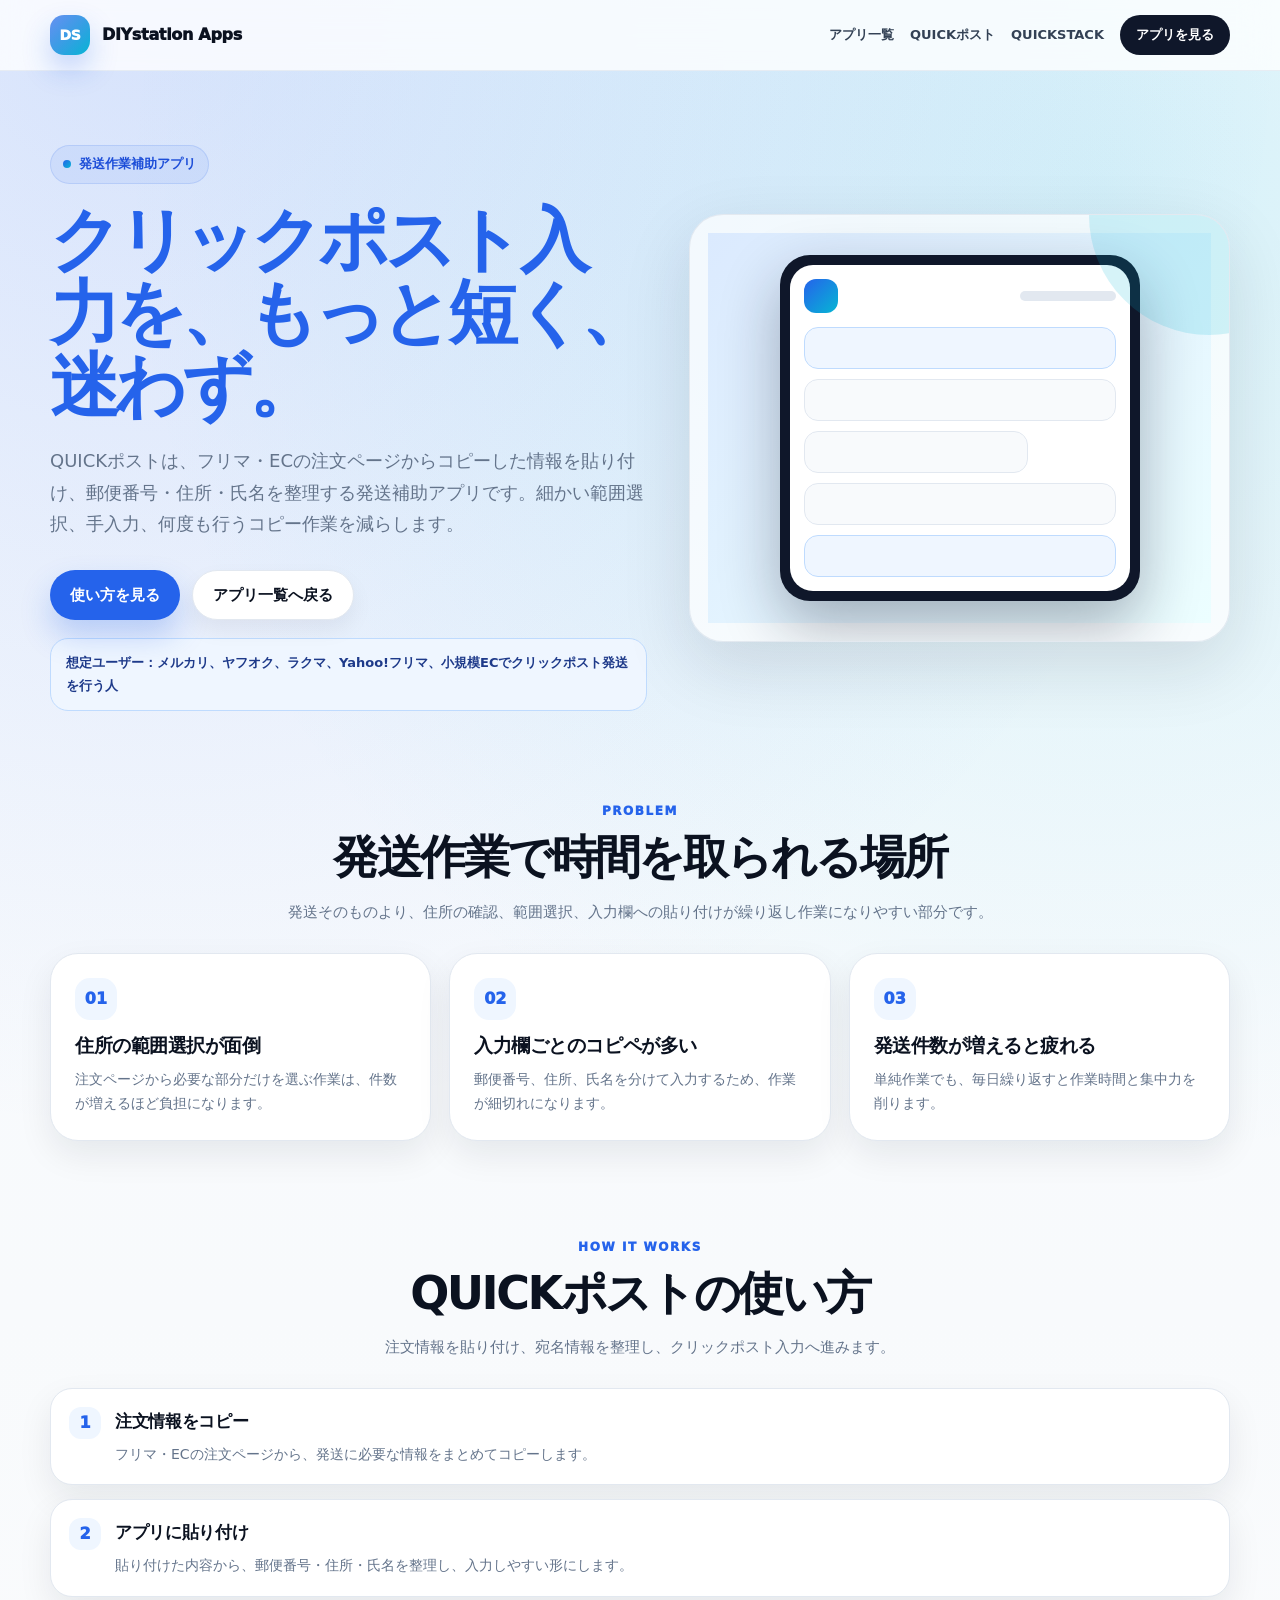
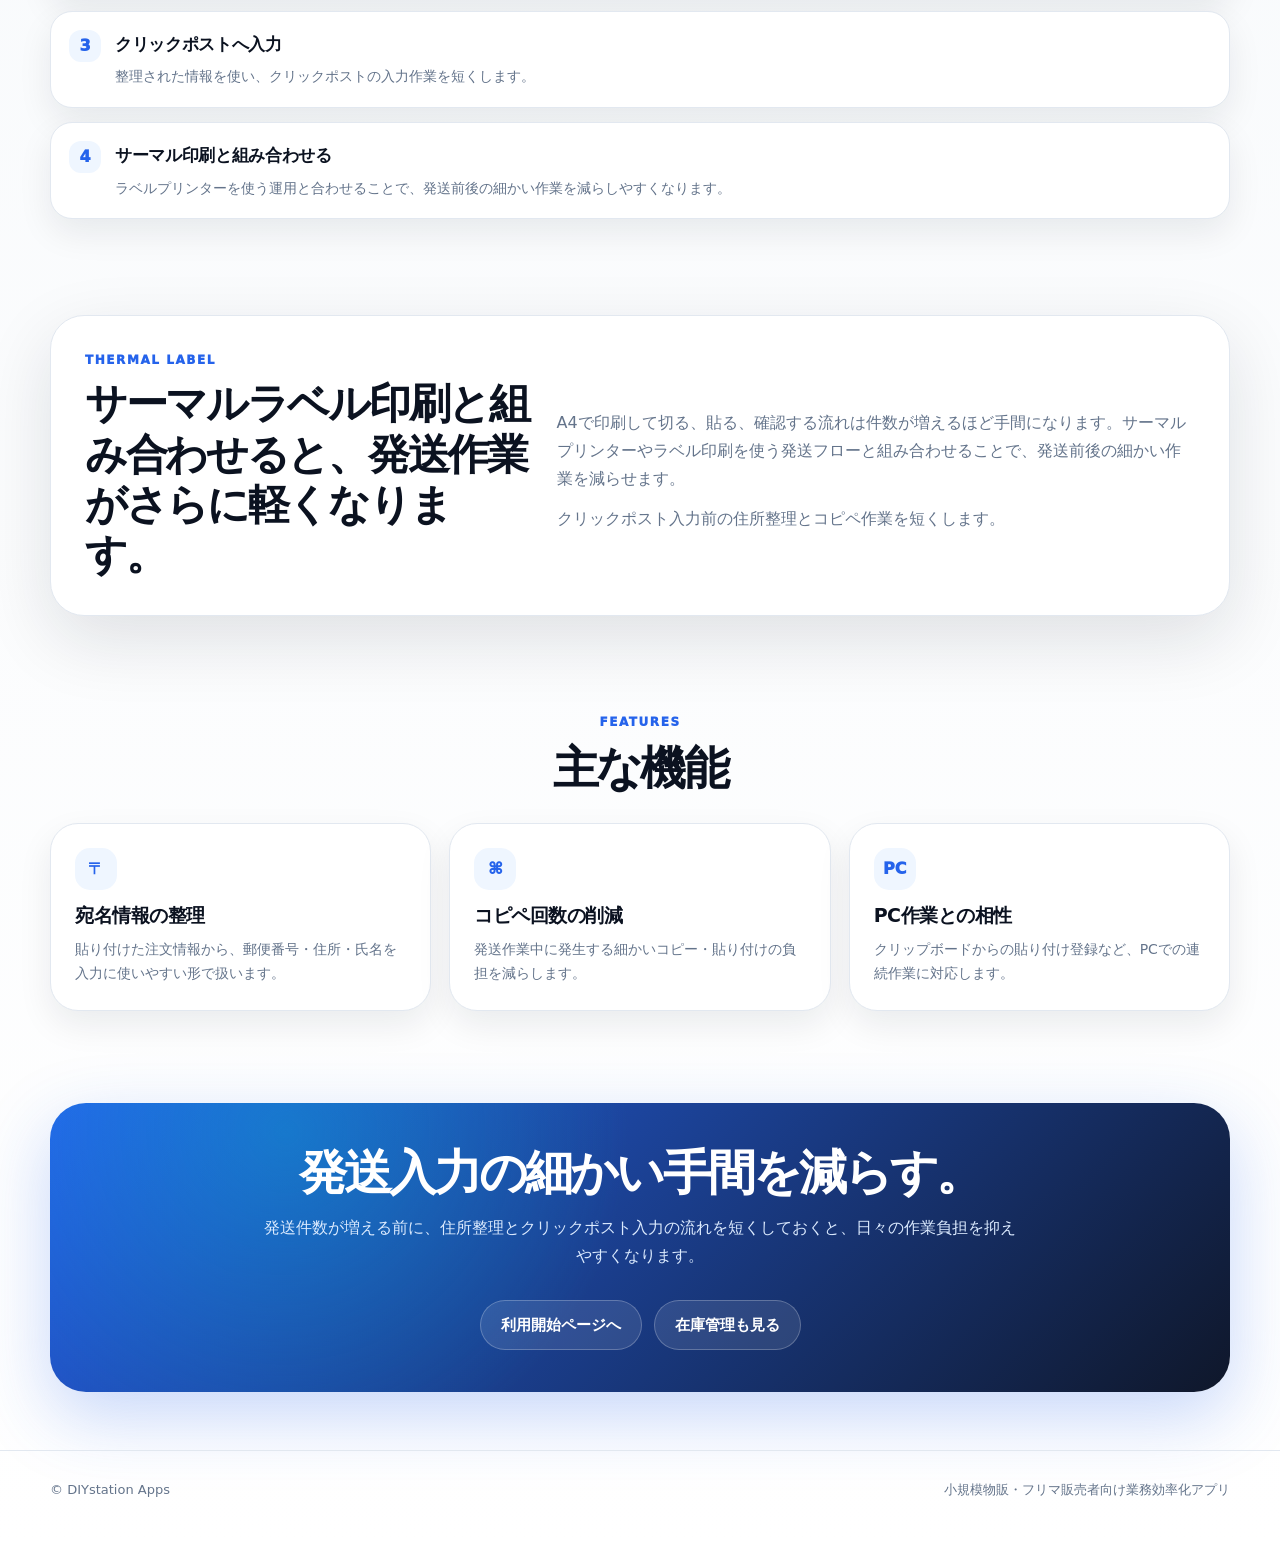
==== commit f321e310: "Add files via upload" ====
--- a/quickpost.html
+++ b/quickpost.html
@@ -44,7 +44,7 @@
     <div class="container hero-grid">
       <div>
         <div class="eyebrow">発送作業補助アプリ</div>
-        <h1>クリックポスト入力を、<br><span>もっと短く、迷わず。</span></h1>
+        <h1 class="hero-title"><span class="line">クリックポスト入力を、</span><span class="line accent">もっと短く、迷わず。</span></h1>
         <p class="lead">QUICKポストは、フリマ・ECの注文ページからコピーした情報を貼り付け、郵便番号・住所・氏名を整理する発送補助アプリです。細かい範囲選択、手入力、何度も行うコピー作業を減らします。</p>
         <div class="actions">
           <a class="btn btn-primary" href="#how">使い方を見る</a>
--- a/assets/site.css
+++ b/assets/site.css
@@ -828,58 +828,3 @@
     padding-bottom: calc(138px + env(safe-area-inset-bottom));
   }
 }
-
-
-/* =========================================================
-   Typography cleanup for hero headings
-   ========================================================= */
-.hero h1,
-.hero-title {
-  text-wrap: balance;
-}
-
-.hero-title {
-  margin: 18px 0 0;
-  font-size: clamp(46px, 6vw, 78px);
-  line-height: 1.04;
-  letter-spacing: -0.065em;
-  font-weight: 950;
-}
-
-.hero-title .line {
-  display: block;
-}
-
-.hero-title .accent {
-  color: var(--blue);
-}
-
-.hero .lead {
-  max-width: 42rem;
-}
-
-@media (max-width: 760px) {
-  .hero-title {
-    margin-top: 14px;
-    font-size: clamp(27px, 8.5vw, 40px);
-    line-height: 1.12;
-    letter-spacing: -0.05em;
-  }
-
-  .hero-title .line + .line {
-    margin-top: .02em;
-  }
-
-  .hero .lead {
-    font-size: 14px;
-    line-height: 1.82;
-    max-width: none;
-  }
-}
-
-@media (max-width: 380px) {
-  .hero-title {
-    font-size: clamp(25px, 8.2vw, 34px);
-    line-height: 1.14;
-  }
-}
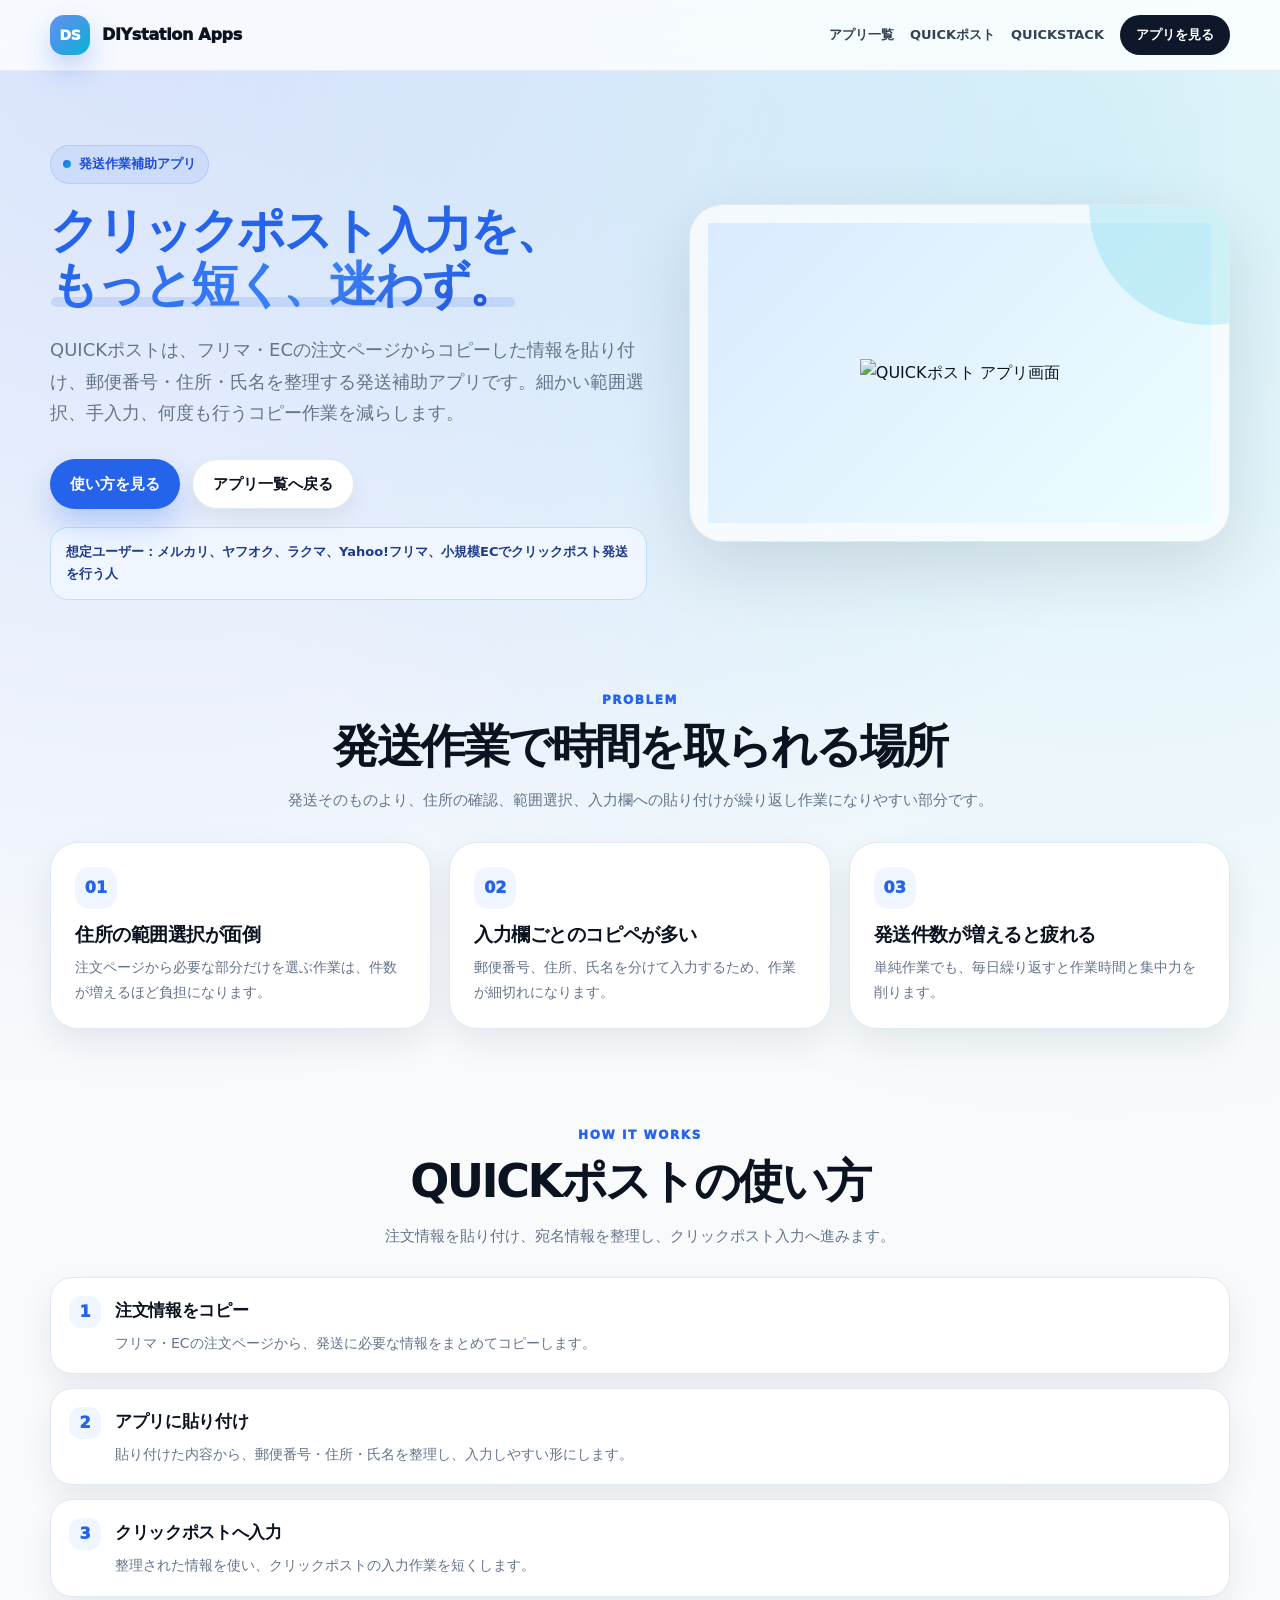
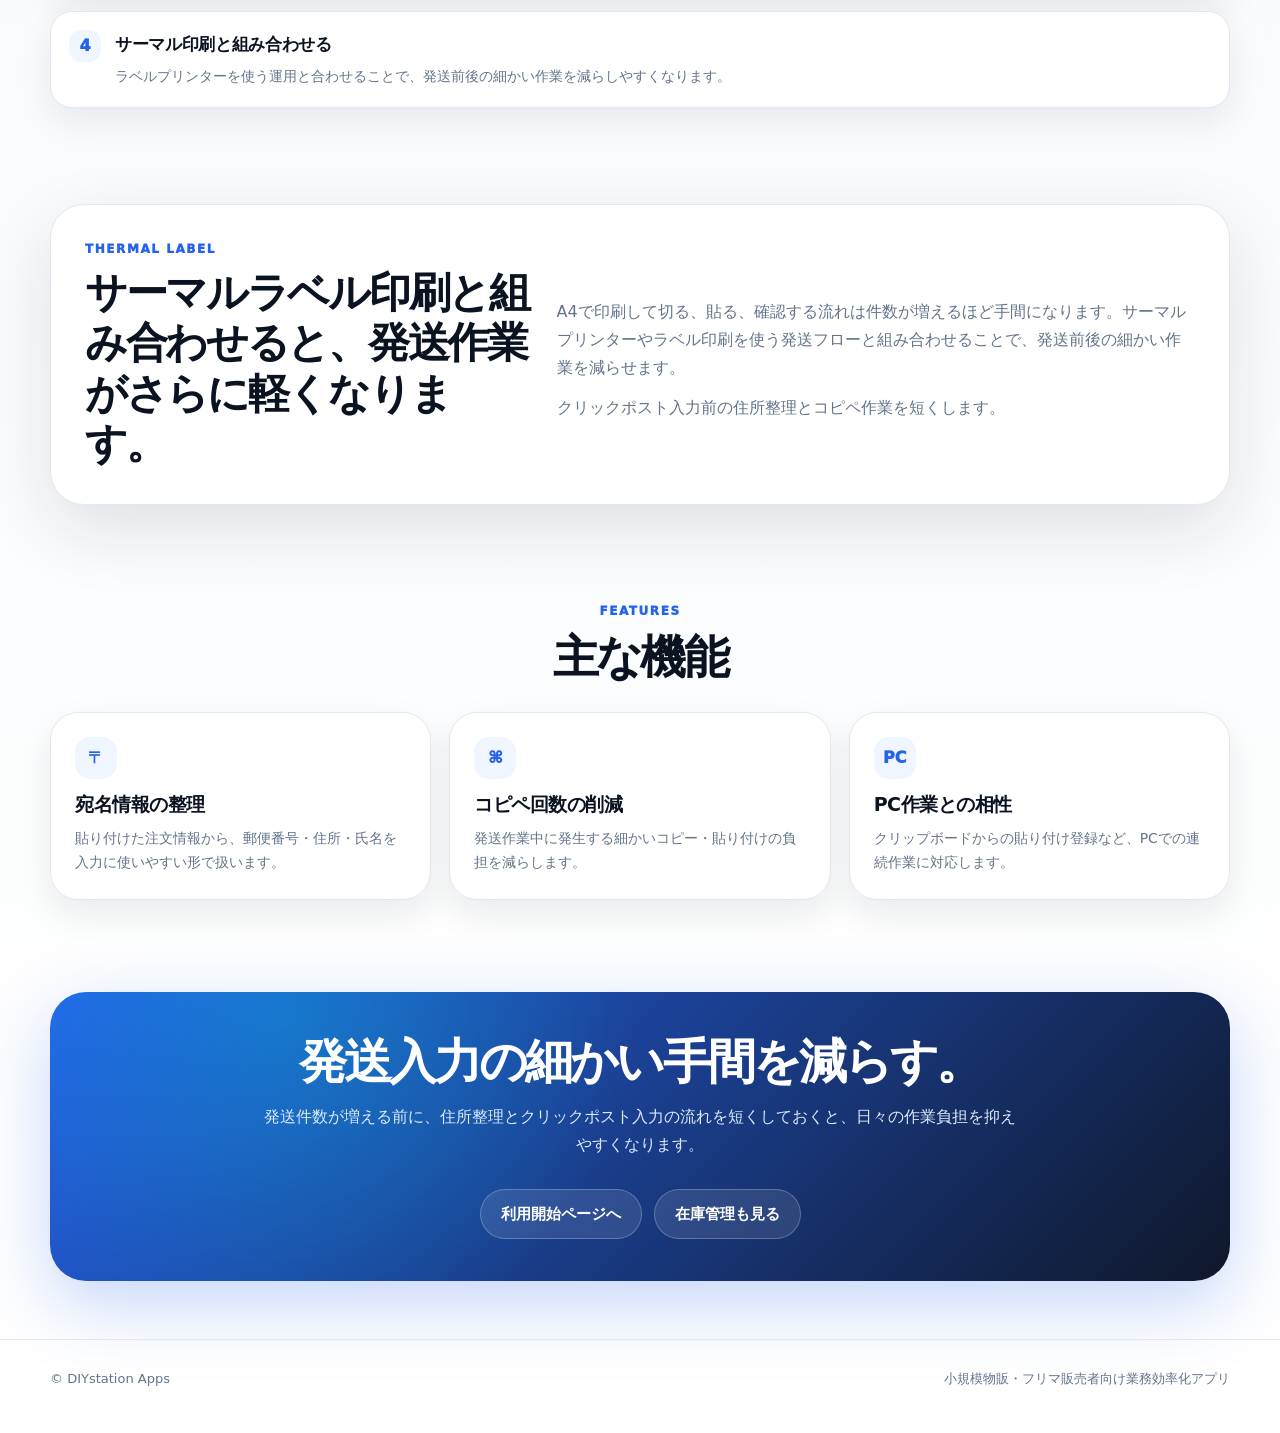
==== commit 4184b3f2: "Add files via upload" ====
--- a/quickpost.html
+++ b/quickpost.html
@@ -54,19 +54,14 @@
       </div>
       <div class="visual-wrap">
         <div class="app-screen">
-<div class="mock-phone">
-  <div class="mock-screen">
-    <div class="mock-top"><div class="mock-logo"></div><div class="mock-pill"></div></div>
-    <div class="mock-grid">
-      <div class="mock-row blue"></div>
-      <div class="mock-row"></div>
-      <div class="mock-row short"></div>
-      <div class="mock-row"></div>
-      <div class="mock-row blue"></div>
-    </div>
-  </div>
+          <div class="real-screen-frame quickpost">
+  <picture>
+    <source srcset="./assets/quickpost-screen.webp" type="image/webp">
+    <img src="./assets/quickpost-screen.png" alt="QUICKポスト アプリ画面" loading="lazy">
+  </picture>
 </div>
-</div>
+        </div>
+      </div></div>
       </div>
     </div>
   </section>
--- a/assets/site.css
+++ b/assets/site.css
@@ -828,3 +828,176 @@
     padding-bottom: calc(138px + env(safe-area-inset-bottom));
   }
 }
+
+
+/* =========================================================
+   Typography cleanup for hero headings
+   ========================================================= */
+.hero h1,
+.hero-title {
+  text-wrap: balance;
+}
+
+.hero-title {
+  margin: 18px 0 0;
+  font-size: clamp(46px, 6vw, 78px);
+  line-height: 1.04;
+  letter-spacing: -0.065em;
+  font-weight: 950;
+}
+
+.hero-title .line {
+  display: block;
+}
+
+.hero-title .accent {
+  color: var(--blue);
+}
+
+.hero .lead {
+  max-width: 42rem;
+}
+
+@media (max-width: 760px) {
+  .hero-title {
+    margin-top: 14px;
+    font-size: clamp(27px, 8.5vw, 40px);
+    line-height: 1.12;
+    letter-spacing: -0.05em;
+  }
+
+  .hero-title .line + .line {
+    margin-top: .02em;
+  }
+
+  .hero .lead {
+    font-size: 14px;
+    line-height: 1.82;
+    max-width: none;
+  }
+}
+
+@media (max-width: 380px) {
+  .hero-title {
+    font-size: clamp(25px, 8.2vw, 34px);
+    line-height: 1.14;
+  }
+}
+
+
+/* =========================================================
+   Hero heading final size adjustment
+   - Smaller heading
+   - Prevent awkward mid-line Japanese breaks
+   ========================================================= */
+.hero-title {
+  font-size: clamp(34px, 4vw, 48px) !important;
+  line-height: 1.12 !important;
+  letter-spacing: -0.045em !important;
+  font-weight: 950;
+  max-width: 100%;
+}
+
+.hero-title .line {
+  display: block;
+  white-space: nowrap;
+}
+
+.hero-title .accent {
+  color: var(--blue);
+}
+
+@media (max-width: 760px) {
+  .hero-title {
+    font-size: clamp(24px, 7vw, 31px) !important;
+    line-height: 1.18 !important;
+    letter-spacing: -0.035em !important;
+  }
+
+  .hero-title .line {
+    white-space: nowrap;
+  }
+}
+
+@media (max-width: 380px) {
+  .hero-title {
+    font-size: clamp(22px, 6.7vw, 27px) !important;
+    line-height: 1.2 !important;
+    letter-spacing: -0.03em !important;
+  }
+}
+
+
+/* =========================================================
+   Hero heading style upgrade
+   - keep clean line breaks
+   - add more visual character
+   ========================================================= */
+.hero-title {
+  font-size: clamp(34px, 4vw, 48px) !important;
+  line-height: 1.12 !important;
+  letter-spacing: -0.045em !important;
+  font-weight: 950;
+  max-width: 100%;
+}
+
+.hero-title .line {
+  display: block;
+  white-space: nowrap;
+}
+
+.hero-title .line + .line {
+  margin-top: 0.02em;
+}
+
+.hero-title .accent {
+  position: relative;
+  display: inline-block;
+  padding-right: 0.04em;
+  background: linear-gradient(135deg, #2563eb 0%, #3b82f6 55%, #1d4ed8 100%);
+  -webkit-background-clip: text;
+  background-clip: text;
+  color: transparent;
+}
+
+.hero-title .accent::after {
+  content: "";
+  position: absolute;
+  left: 0.02em;
+  right: 0.02em;
+  bottom: 0.10em;
+  height: 0.22em;
+  border-radius: 999px;
+  background: rgba(37, 99, 235, 0.14);
+  z-index: -1;
+}
+
+@media (max-width: 760px) {
+  .hero-title {
+    font-size: clamp(24px, 7vw, 31px) !important;
+    line-height: 1.18 !important;
+    letter-spacing: -0.035em !important;
+  }
+
+  .hero-title .line + .line {
+    margin-top: 0.03em;
+  }
+
+  .hero-title .accent::after {
+    bottom: 0.11em;
+    height: 0.20em;
+  }
+}
+
+@media (max-width: 380px) {
+  .hero-title {
+    font-size: clamp(22px, 6.7vw, 27px) !important;
+    line-height: 1.2 !important;
+    letter-spacing: -0.03em !important;
+  }
+
+  .hero-title .accent::after {
+    bottom: 0.12em;
+    height: 0.18em;
+  }
+}
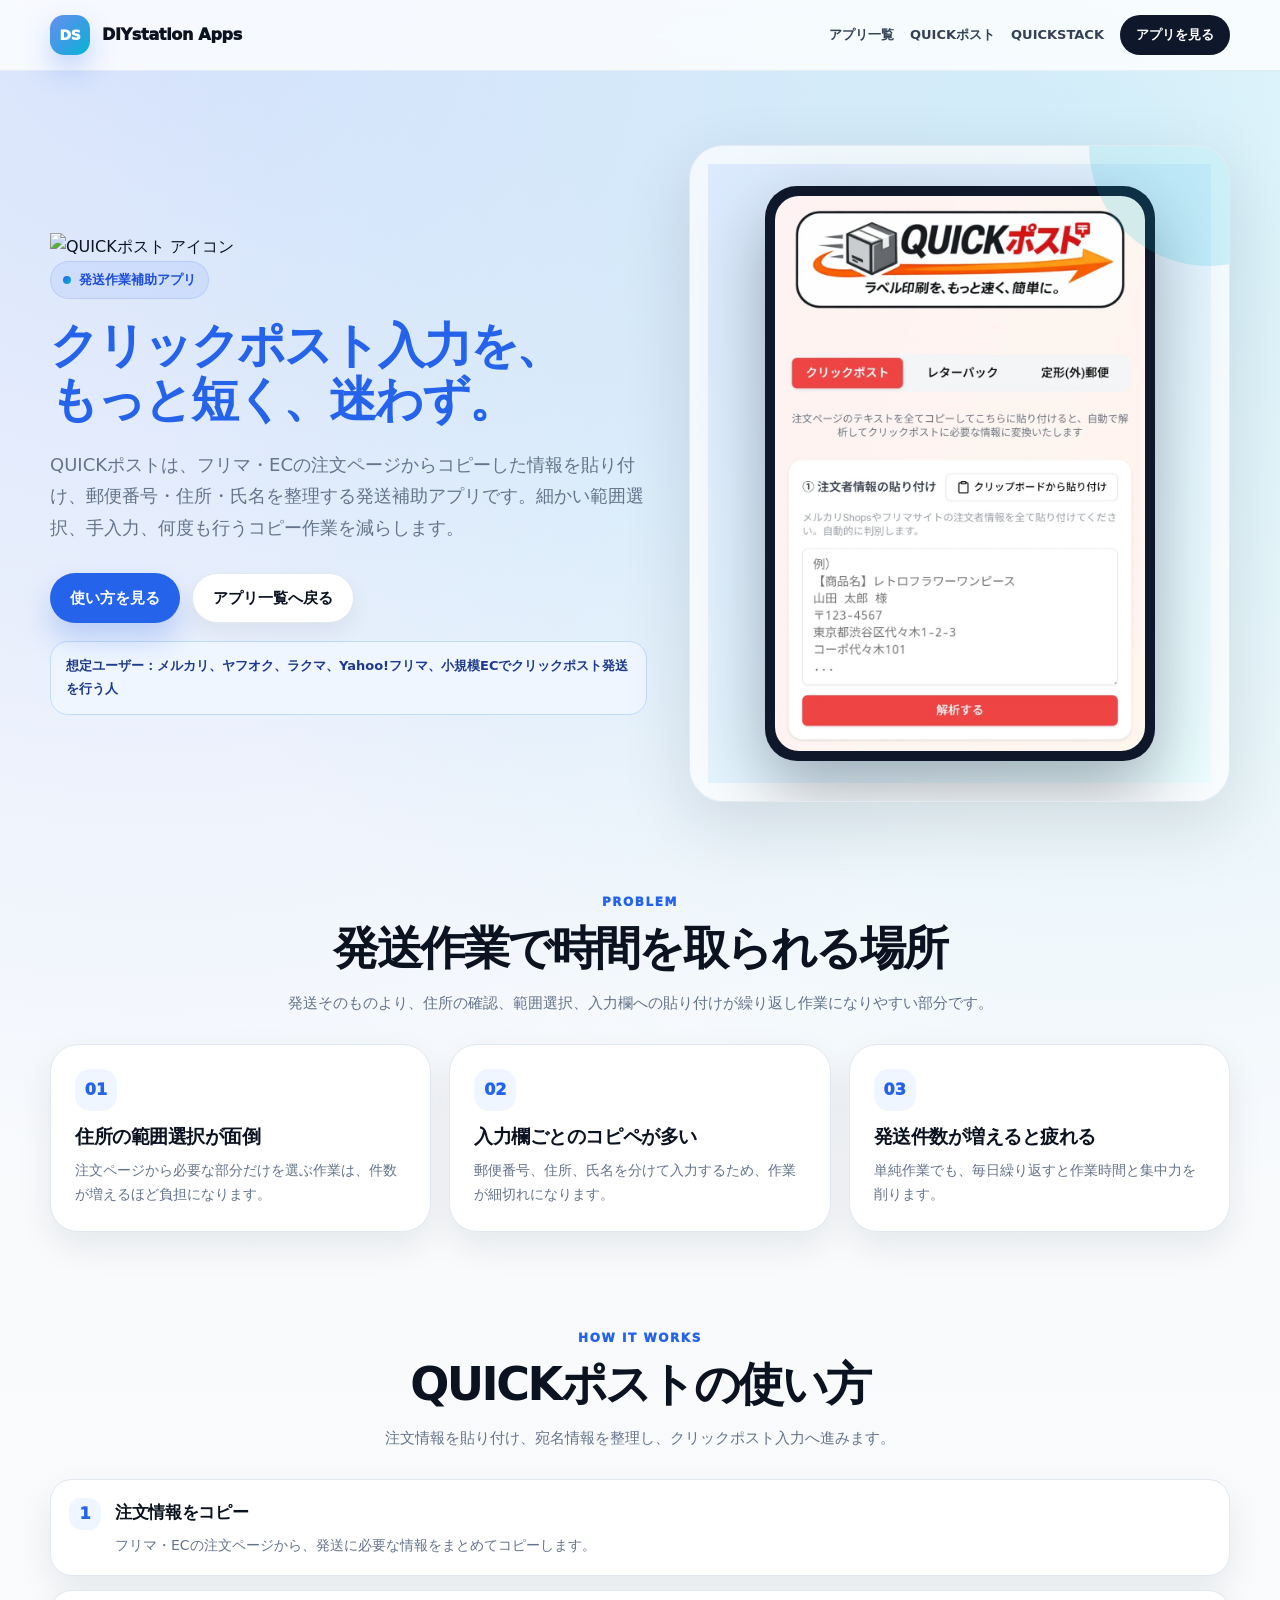
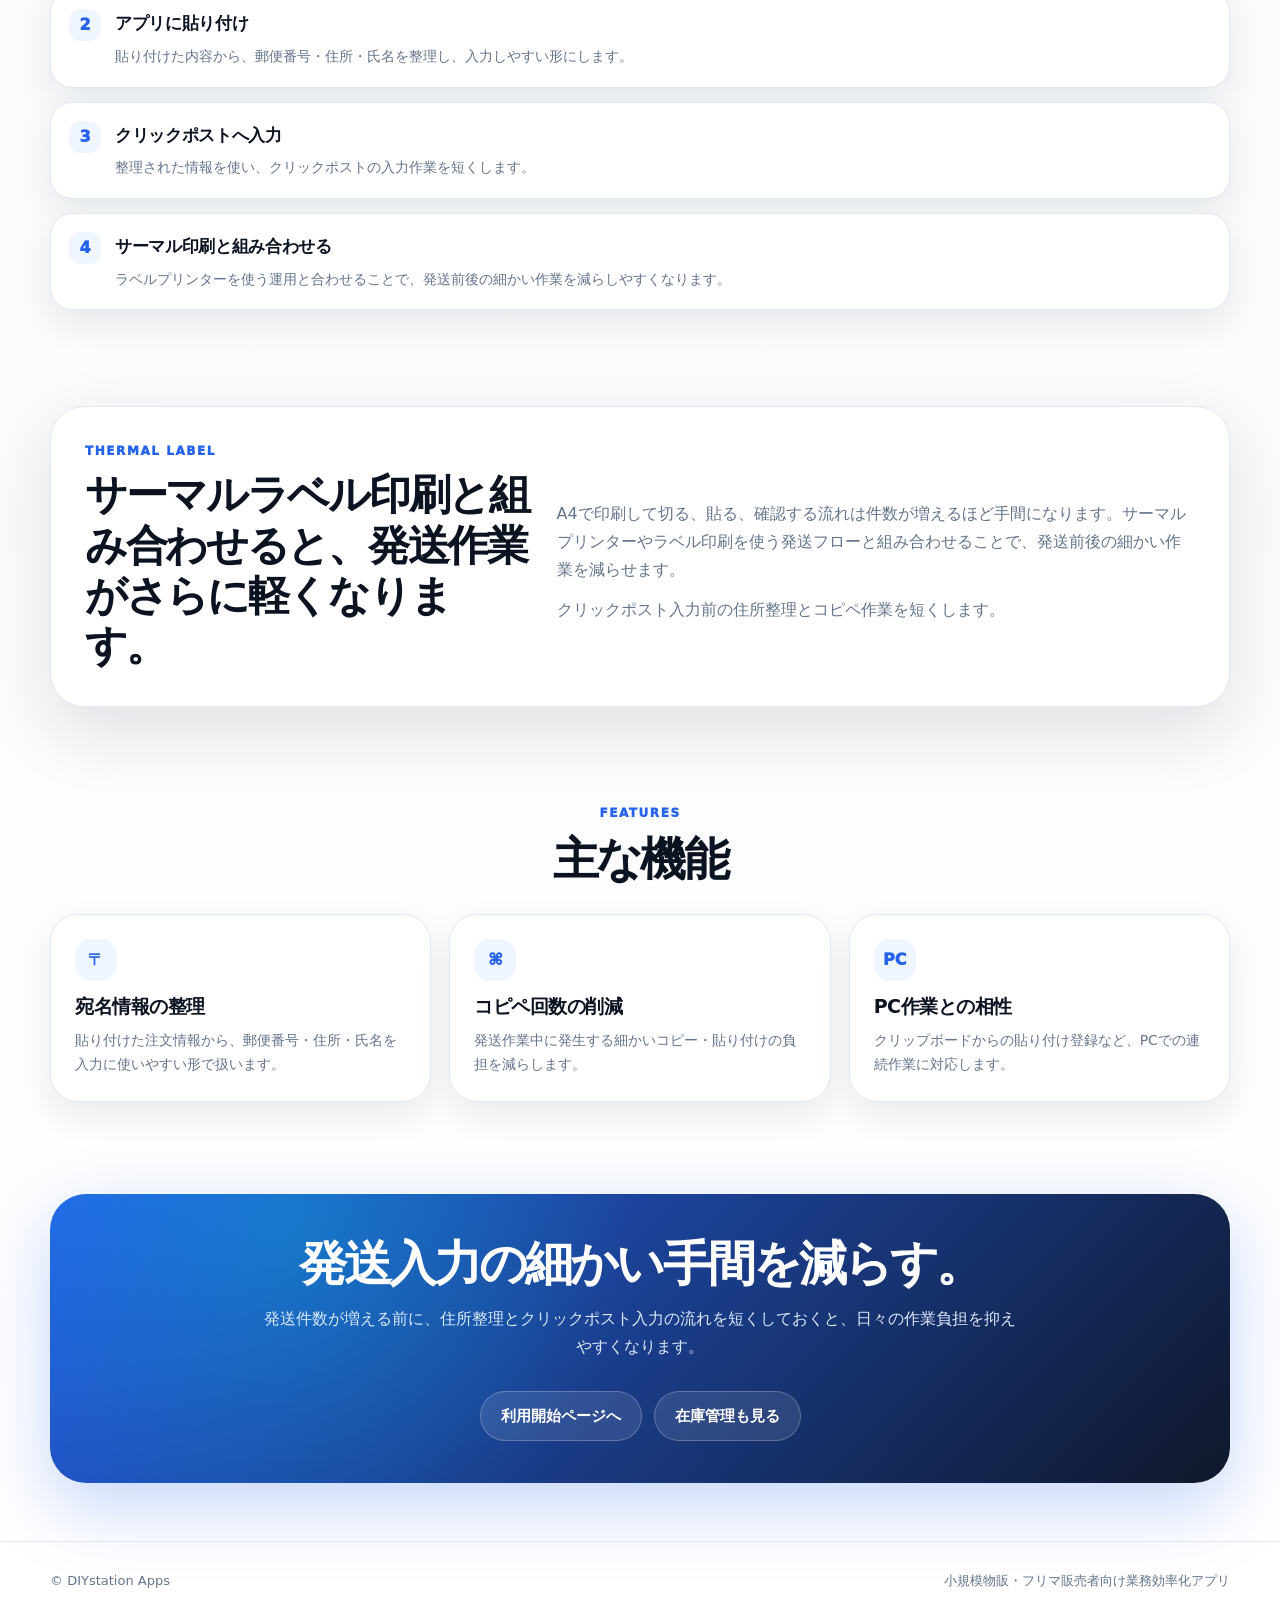
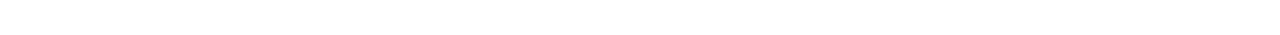
==== commit d343411c: "Add files via upload" ====
--- a/quickpost.html
+++ b/quickpost.html
@@ -11,6 +11,7 @@
   <meta property="og:image" content="./assets/quickpost-og.png" />
   <meta property="og:url" content="https://example.com/" />
   <link rel="preconnect" href="https://fonts.gstatic.com" crossorigin />
+  <link rel="icon" href="./assets/quickstack-icon.png" />
   <link rel="stylesheet" href="./assets/site.css" />
 </head>
 
@@ -43,6 +44,10 @@
   <section class="hero">
     <div class="container hero-grid">
       <div>
+        <picture>
+          <source srcset="./assets/quickpost-icon.webp" type="image/webp">
+          <img class="hero-app-icon" src="./assets/quickpost-icon.png" alt="QUICKポスト アイコン">
+        </picture>
         <div class="eyebrow">発送作業補助アプリ</div>
         <h1 class="hero-title"><span class="line">クリックポスト入力を、</span><span class="line accent">もっと短く、迷わず。</span></h1>
         <p class="lead">QUICKポストは、フリマ・ECの注文ページからコピーした情報を貼り付け、郵便番号・住所・氏名を整理する発送補助アプリです。細かい範囲選択、手入力、何度も行うコピー作業を減らします。</p>
@@ -146,8 +151,8 @@
 
 
 <div class="mobile-bottom-cta" aria-label="Mobile quick actions">
-  <a class="primary" href="#">利用開始へ</a>
-  <a href="./quickstack.html">在庫も見る</a>
+  <a class="primary" href="#"><img class="mini-cta-icon" src="./assets/quickpost-icon.png" alt="">利用開始へ</a>
+  <a href="./quickstack.html"><img class="mini-cta-icon" src="./assets/quickstack-icon.png" alt="">在庫も見る</a>
 </div>
 </body>
 </html>
--- a/assets/site.css
+++ b/assets/site.css
@@ -929,75 +929,55 @@
 
 
 /* =========================================================
-   Hero heading style upgrade
-   - keep clean line breaks
-   - add more visual character
+   Real QUICKSTACK screenshot frame
    ========================================================= */
-.hero-title {
-  font-size: clamp(34px, 4vw, 48px) !important;
-  line-height: 1.12 !important;
-  letter-spacing: -0.045em !important;
-  font-weight: 950;
-  max-width: 100%;
-}
-
-.hero-title .line {
+.real-screen-frame {
+  width: min(100%, 380px);
+  margin: 0 auto;
+  border-radius: 32px;
+  padding: 10px;
+  background: #0f172a;
+  box-shadow: 0 28px 70px rgba(15, 23, 42, 0.34);
+}
+
+.real-screen-frame img {
+  width: 100%;
+  height: auto;
   display: block;
-  white-space: nowrap;
-}
-
-.hero-title .line + .line {
-  margin-top: 0.02em;
-}
-
-.hero-title .accent {
-  position: relative;
-  display: inline-block;
-  padding-right: 0.04em;
-  background: linear-gradient(135deg, #2563eb 0%, #3b82f6 55%, #1d4ed8 100%);
-  -webkit-background-clip: text;
-  background-clip: text;
-  color: transparent;
-}
-
-.hero-title .accent::after {
-  content: "";
-  position: absolute;
-  left: 0.02em;
-  right: 0.02em;
-  bottom: 0.10em;
-  height: 0.22em;
-  border-radius: 999px;
-  background: rgba(37, 99, 235, 0.14);
-  z-index: -1;
+  border-radius: 24px;
+  background: #fff;
+}
+
+.real-screen-frame.tall {
+  width: min(100%, 360px);
 }
 
 @media (max-width: 760px) {
-  .hero-title {
-    font-size: clamp(24px, 7vw, 31px) !important;
-    line-height: 1.18 !important;
-    letter-spacing: -0.035em !important;
-  }
-
-  .hero-title .line + .line {
-    margin-top: 0.03em;
-  }
-
-  .hero-title .accent::after {
-    bottom: 0.11em;
-    height: 0.20em;
-  }
-}
-
-@media (max-width: 380px) {
-  .hero-title {
-    font-size: clamp(22px, 6.7vw, 27px) !important;
-    line-height: 1.2 !important;
-    letter-spacing: -0.03em !important;
-  }
-
-  .hero-title .accent::after {
-    bottom: 0.12em;
-    height: 0.18em;
-  }
-}
+  .real-screen-frame {
+    width: min(100%, 285px);
+    border-radius: 27px;
+    padding: 8px;
+  }
+
+  .real-screen-frame img {
+    border-radius: 20px;
+  }
+
+  .real-screen-frame.tall {
+    width: min(100%, 270px);
+  }
+}
+
+
+/* =========================================================
+   Real QUICKポスト screenshot frame
+   ========================================================= */
+.real-screen-frame.quickpost {
+  width: min(100%, 390px);
+}
+
+@media (max-width: 760px) {
+  .real-screen-frame.quickpost {
+    width: min(100%, 285px);
+  }
+}
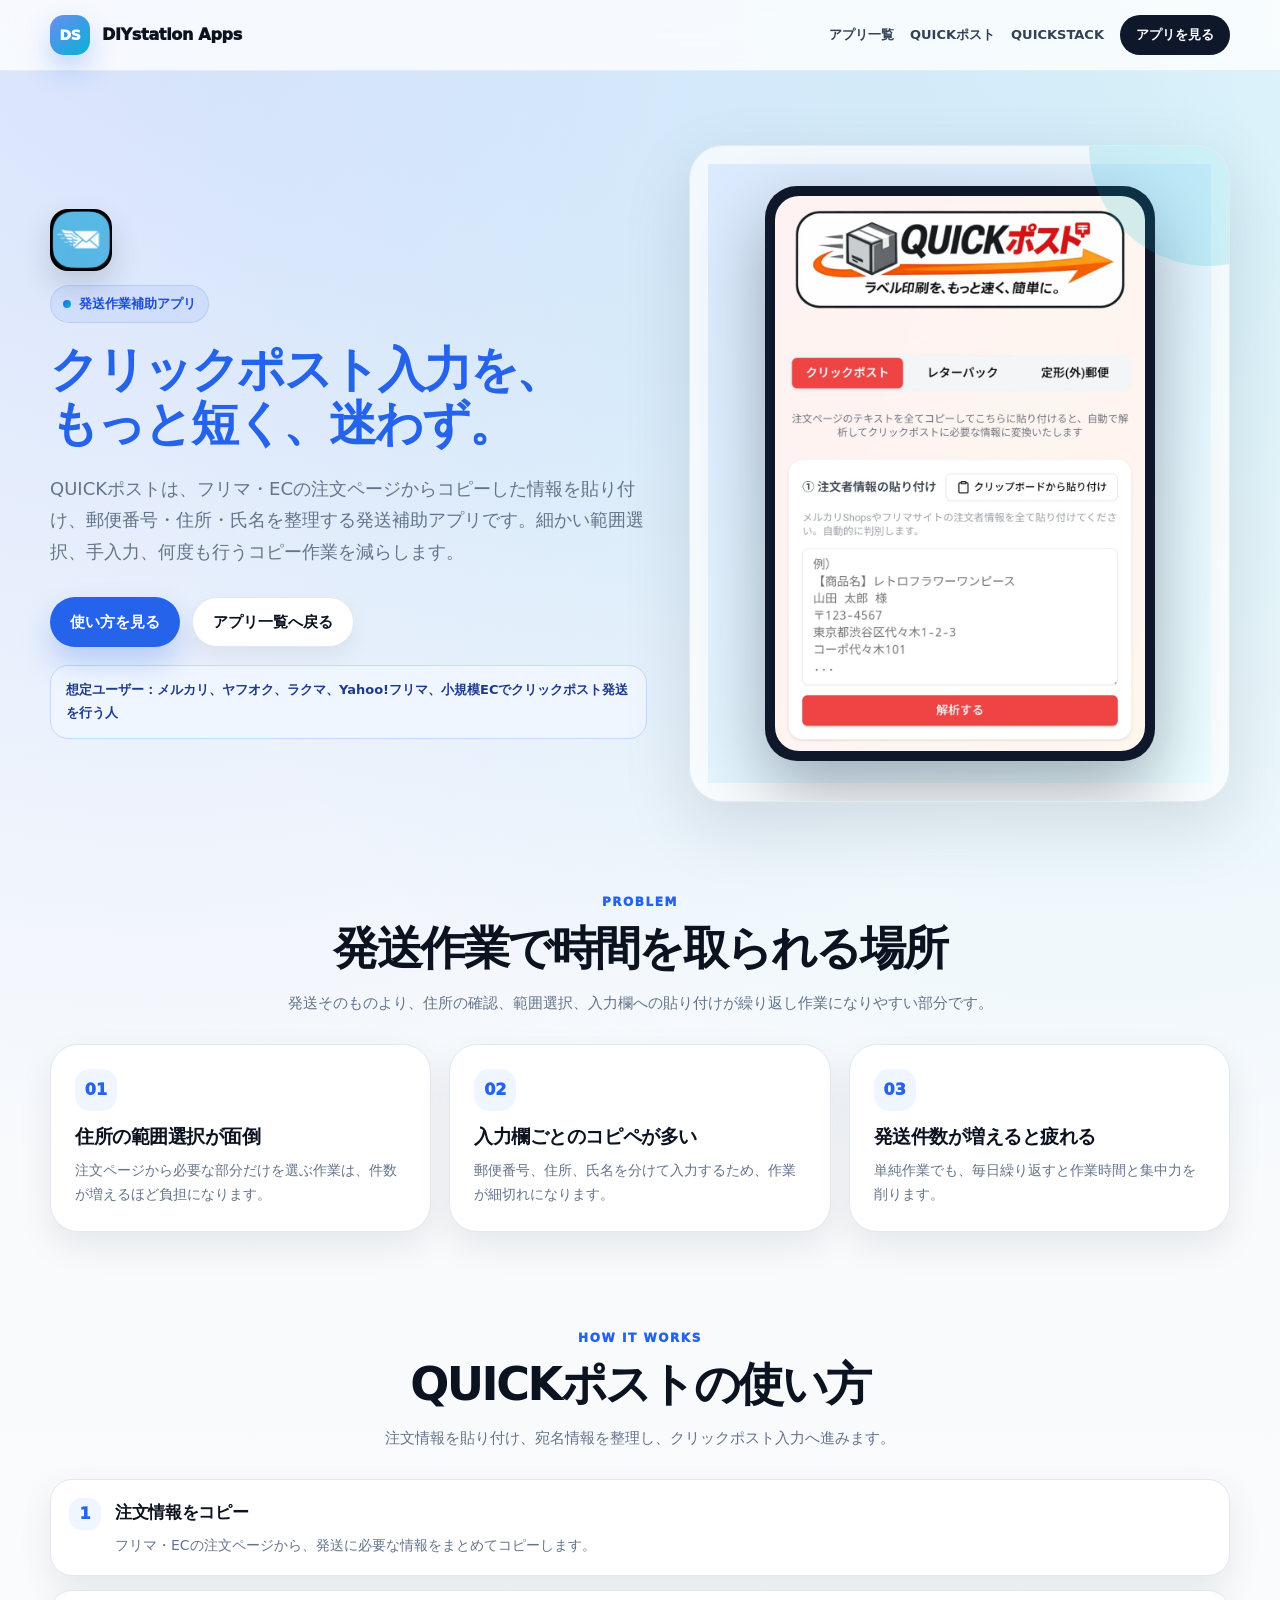
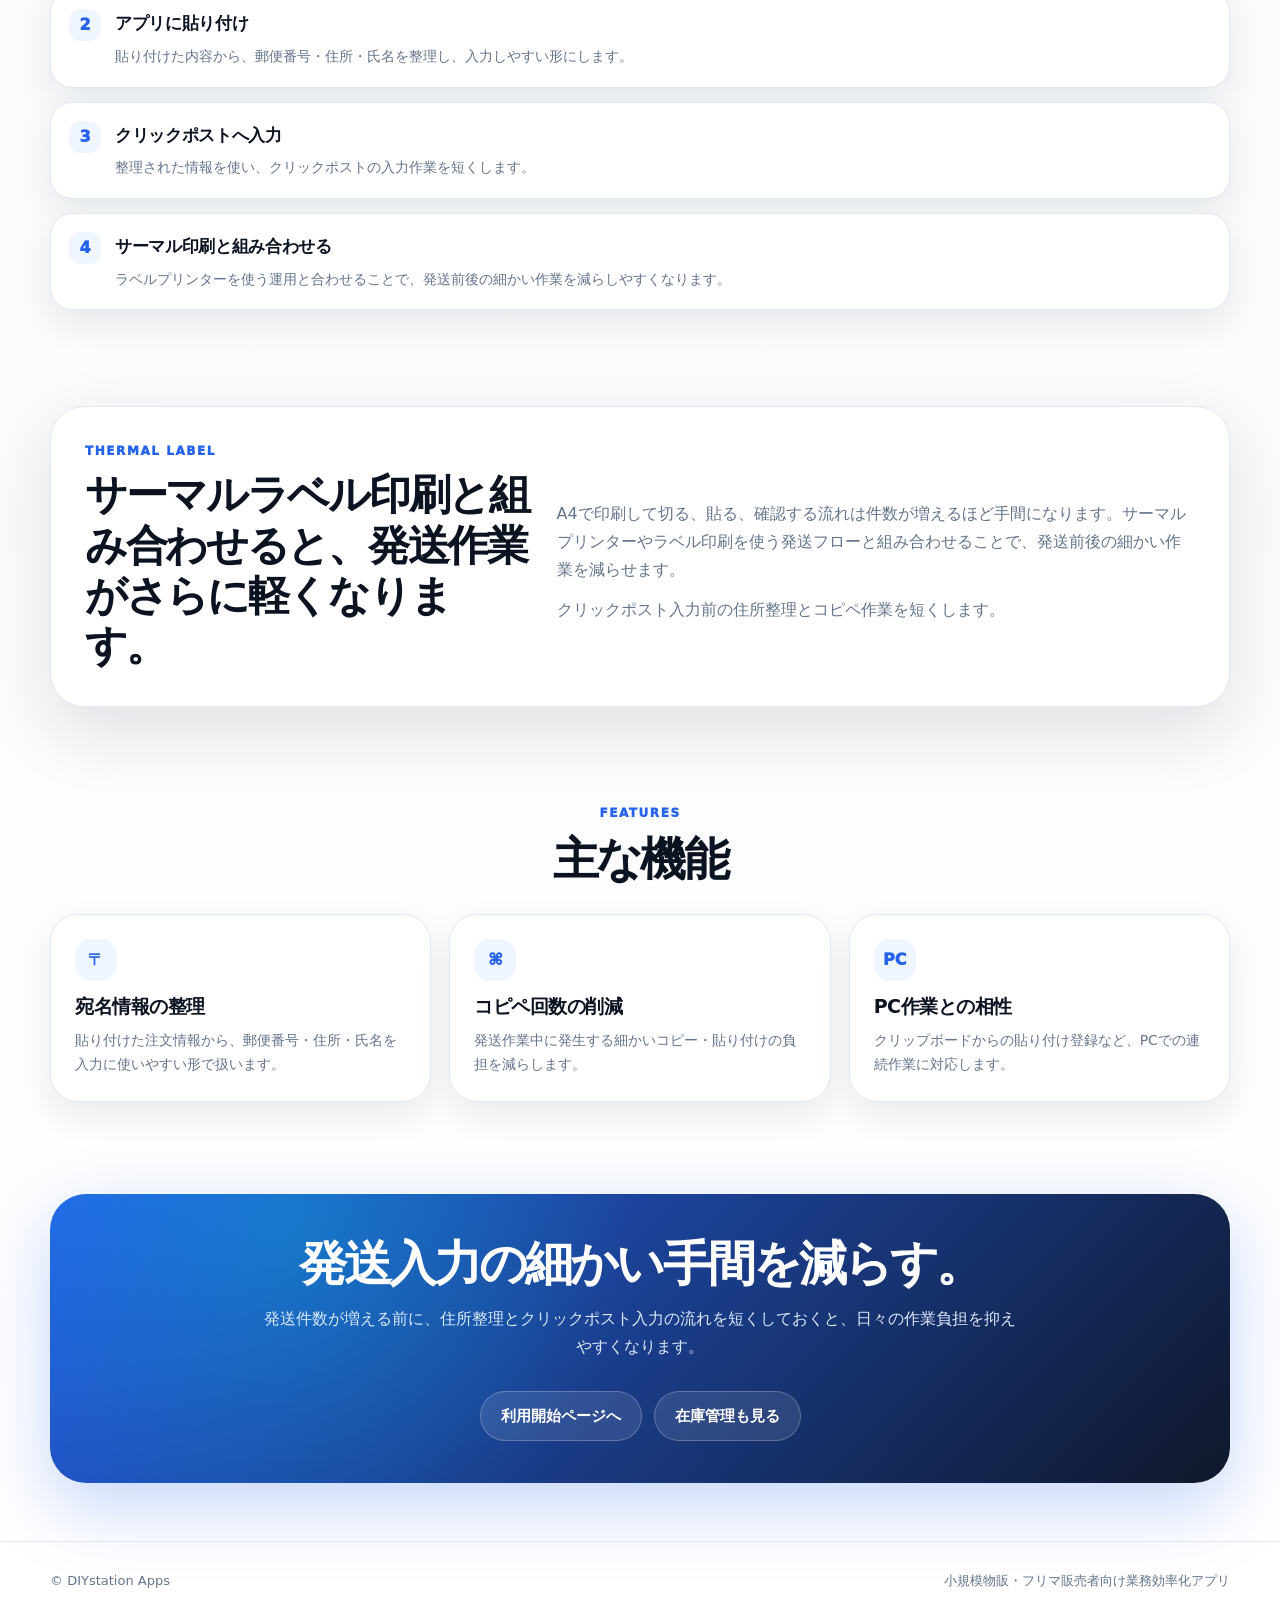
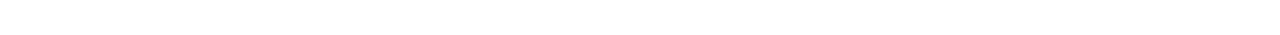
==== commit 83c13baa: "Update quickpost.html" ====
--- a/quickpost.html
+++ b/quickpost.html
@@ -134,7 +134,7 @@
       <h2>発送入力の細かい手間を減らす。</h2>
       <p>発送件数が増える前に、住所整理とクリックポスト入力の流れを短くしておくと、日々の作業負担を抑えやすくなります。</p>
       <div class="actions">
-        <a class="btn btn-ghost" href="#">利用開始ページへ</a>
+        <a class="btn btn-ghost" href="https://quick-post.net">利用開始ページへ</a>
         <a class="btn btn-ghost" href="./quickstack.html">在庫管理も見る</a>
       </div>
     </div>
--- a/assets/site.css
+++ b/assets/site.css
@@ -981,3 +981,79 @@
     width: min(100%, 285px);
   }
 }
+
+
+/* =========================================================
+   App icon image styles
+   ========================================================= */
+.app-icon-img {
+  width: 58px;
+  height: 58px;
+  border-radius: 18px;
+  object-fit: cover;
+  box-shadow: 0 10px 24px rgba(15,23,42,.12);
+}
+
+.app-title-row {
+  display: flex;
+  align-items: center;
+  gap: 12px;
+  margin-bottom: 2px;
+}
+
+.app-title-row .app-icon-img {
+  width: 48px;
+  height: 48px;
+  border-radius: 15px;
+  flex: 0 0 auto;
+}
+
+.hero-app-icon {
+  width: 62px;
+  height: 62px;
+  border-radius: 18px;
+  object-fit: cover;
+  box-shadow: 0 14px 30px rgba(15,23,42,.16);
+  margin-bottom: 14px;
+}
+
+.mobile-bottom-cta .mini-cta-icon {
+  width: 18px;
+  height: 18px;
+  border-radius: 6px;
+  object-fit: cover;
+  margin-right: 6px;
+}
+
+.mobile-bottom-cta a {
+  gap: 4px;
+}
+
+@media (max-width: 760px) {
+  .product-tile {
+    grid-template-columns: 46px 1fr;
+  }
+
+  .product-tile .app-icon-img {
+    width: 46px;
+    height: 46px;
+    border-radius: 15px;
+  }
+
+  .app-title-row {
+    gap: 10px;
+  }
+
+  .app-title-row .app-icon-img {
+    width: 42px;
+    height: 42px;
+    border-radius: 13px;
+  }
+
+  .hero-app-icon {
+    width: 52px;
+    height: 52px;
+    border-radius: 16px;
+    margin-bottom: 10px;
+  }
+}
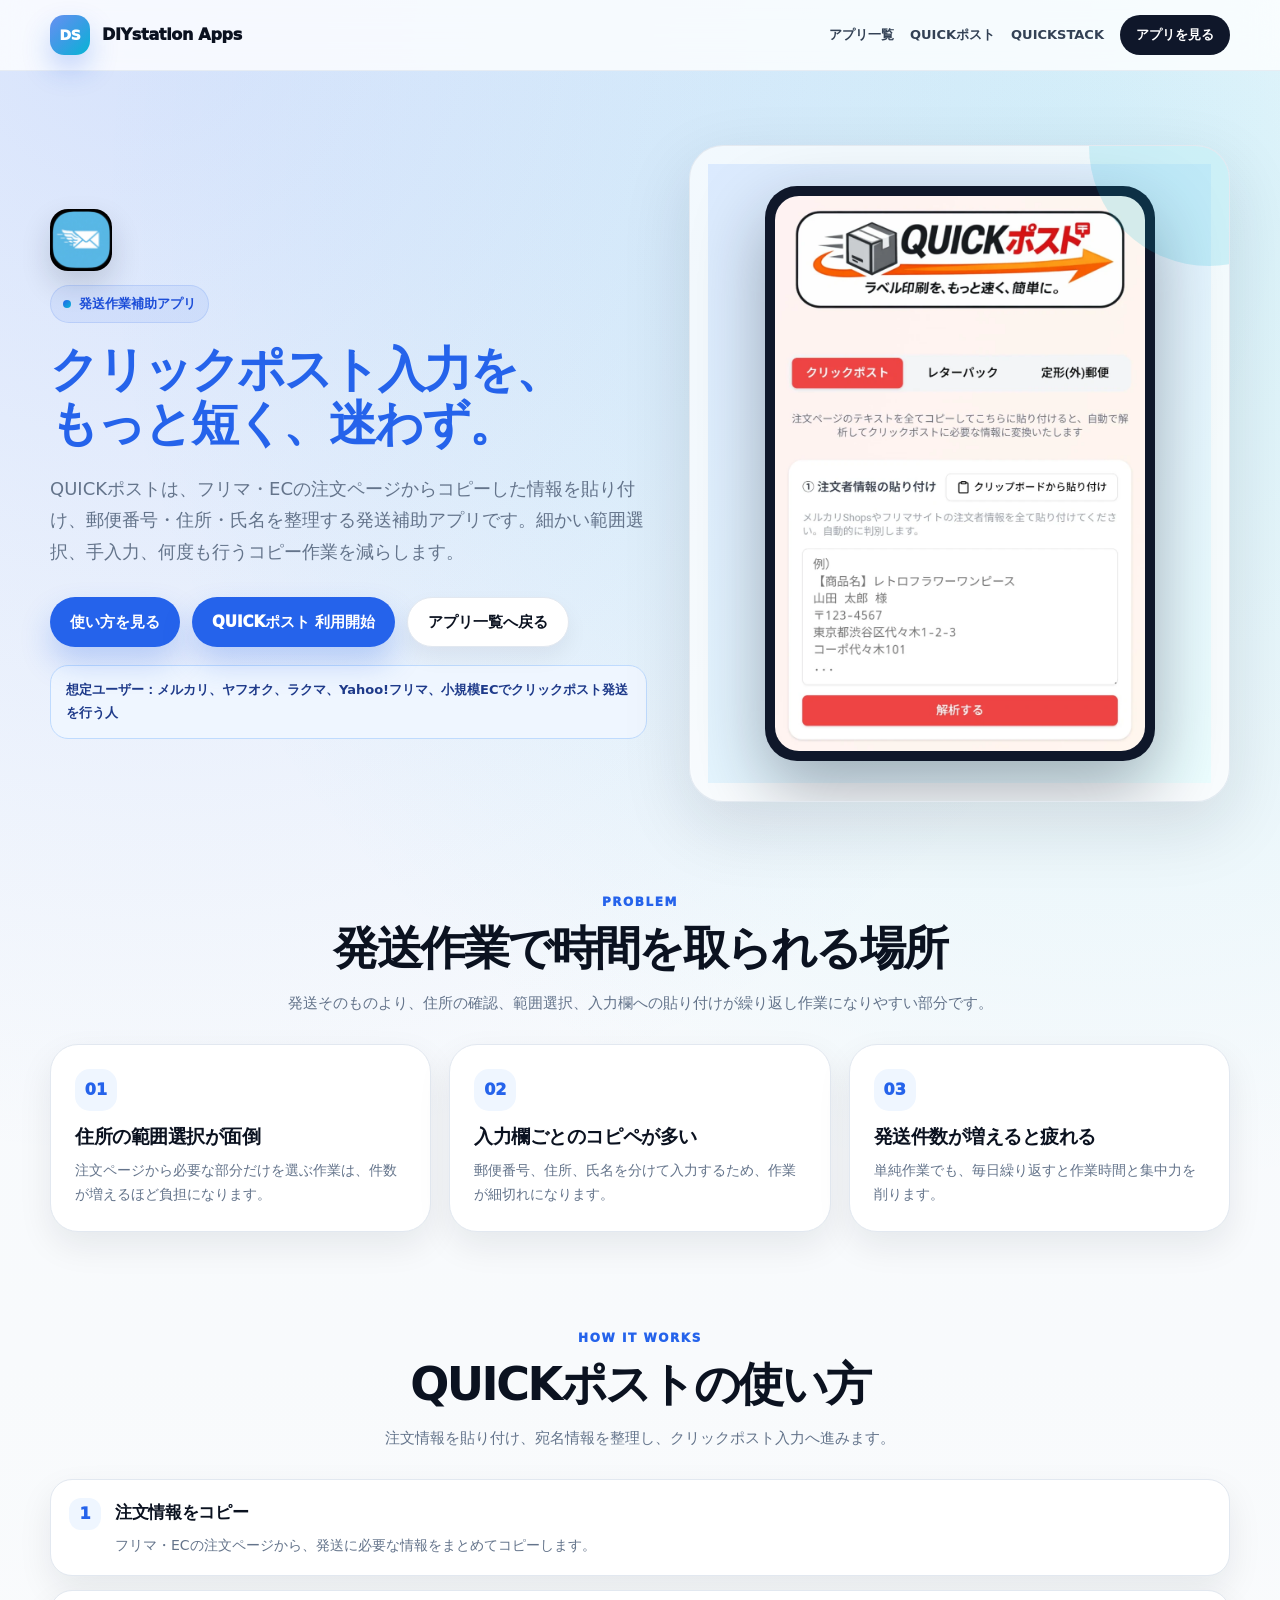
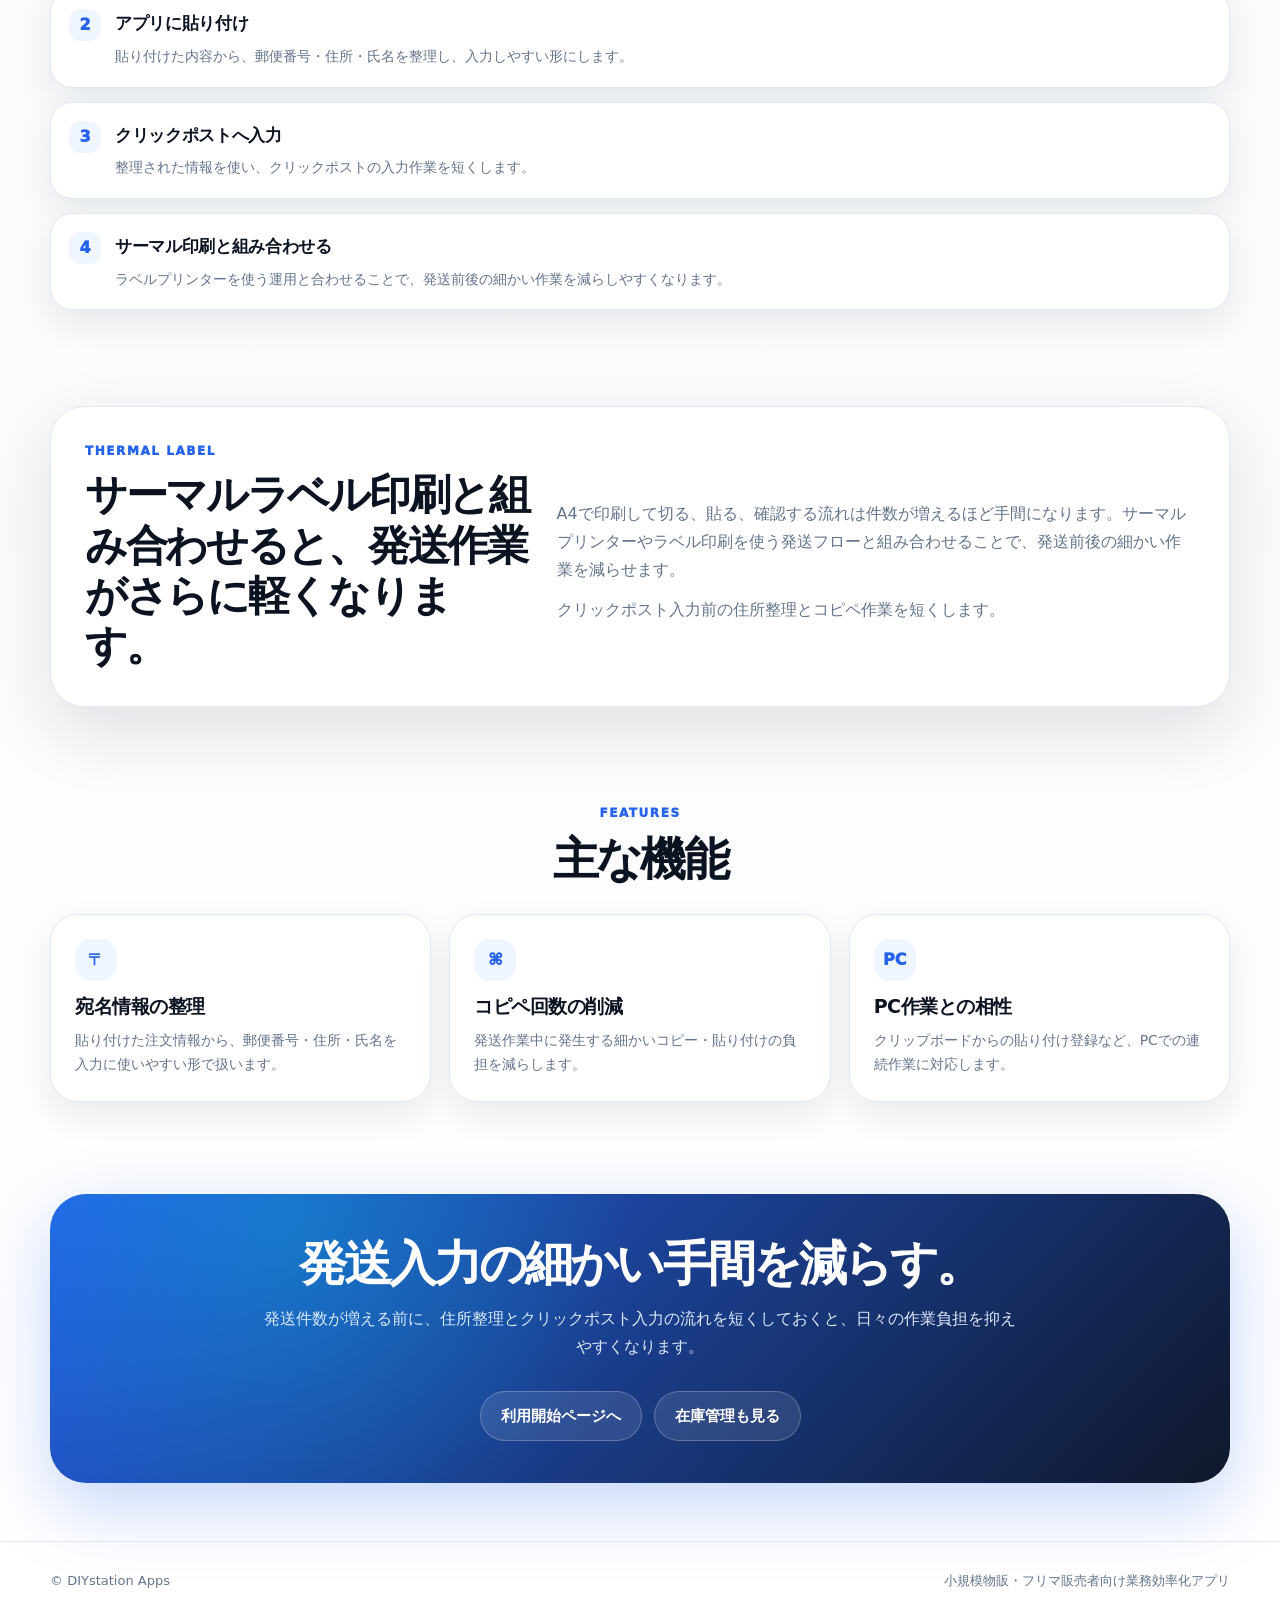
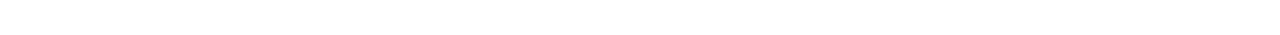
==== commit 0e587b32: "ヒーローに利用開始ボタンを追加 (quickpost.html)" ====
--- a/quickpost.html
+++ b/quickpost.html
@@ -53,6 +53,7 @@
         <p class="lead">QUICKポストは、フリマ・ECの注文ページからコピーした情報を貼り付け、郵便番号・住所・氏名を整理する発送補助アプリです。細かい範囲選択、手入力、何度も行うコピー作業を減らします。</p>
         <div class="actions">
           <a class="btn btn-primary" href="#how">使い方を見る</a>
+          <a class="btn btn-primary" href="https://quick-post.net/" target="_blank">QUICKポスト 利用開始</a>
           <a class="btn btn-secondary" href="./index.html">アプリ一覧へ戻る</a>
         </div>
         <div class="notice">想定ユーザー：メルカリ、ヤフオク、ラクマ、Yahoo!フリマ、小規模ECでクリックポスト発送を行う人</div>
--- a/assets/site.css
+++ b/assets/site.css
@@ -319,7 +319,7 @@
     background:
       radial-gradient(circle at 0% 0%, rgba(37,99,235,.13), transparent 28%),
       linear-gradient(180deg,#f8fbff 0%,#f8fafc 46%,#fff 100%);
-    padding-bottom: calc(82px + env(safe-area-inset-bottom));
+    padding-bottom: calc(100px + env(safe-area-inset-bottom));
   }
 
   .container,
@@ -483,6 +483,8 @@
     gap: 10px;
     padding: 13px;
     border-radius: 19px;
+    position: relative;
+    z-index: 80;
   }
 
   .tile-icon {
@@ -625,6 +627,8 @@
   .card-actions {
     padding-top: 18px;
     gap: 9px;
+    position: relative;
+    z-index: 80;
   }
 
   .card-actions .btn {
@@ -775,7 +779,7 @@
     left: 10px;
     right: 10px;
     bottom: calc(10px + env(safe-area-inset-bottom));
-    z-index: 70;
+    z-index: 90;
     display: grid;
     grid-template-columns: 1fr 1fr;
     gap: 8px;
